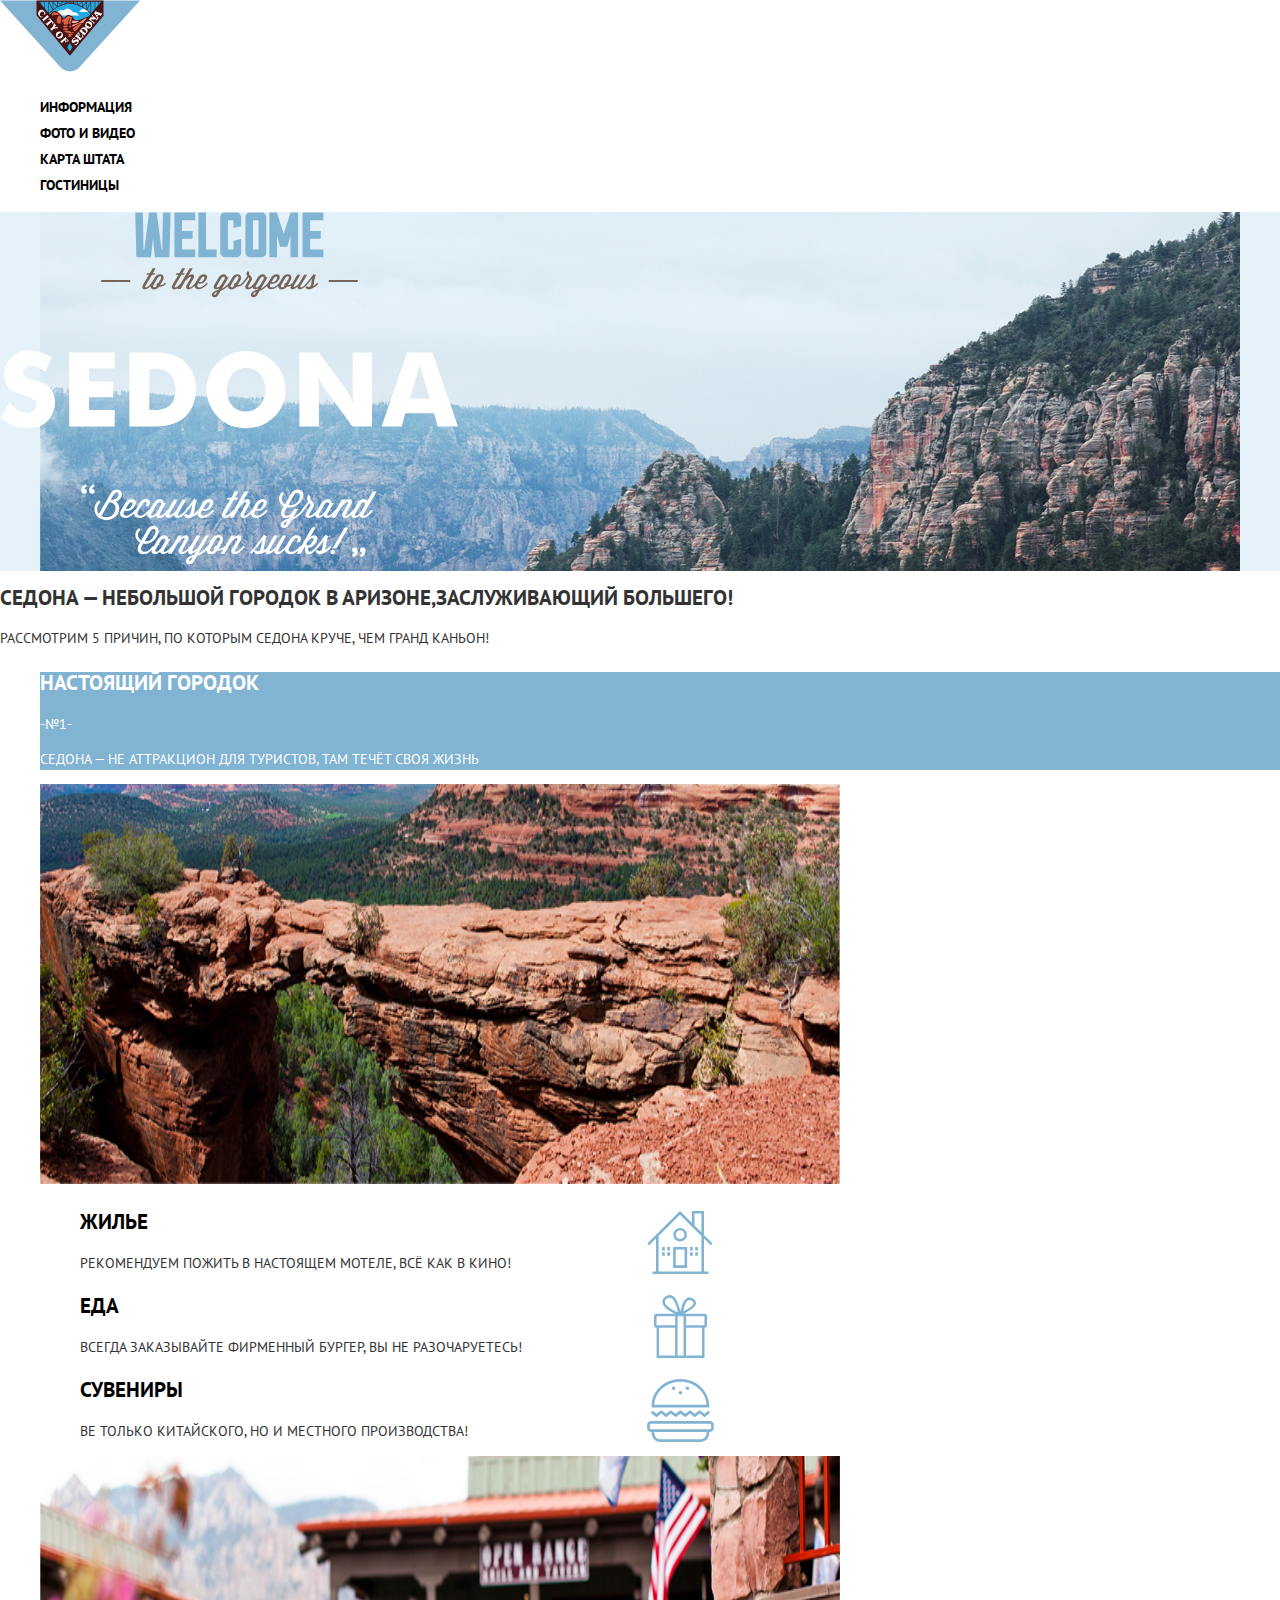
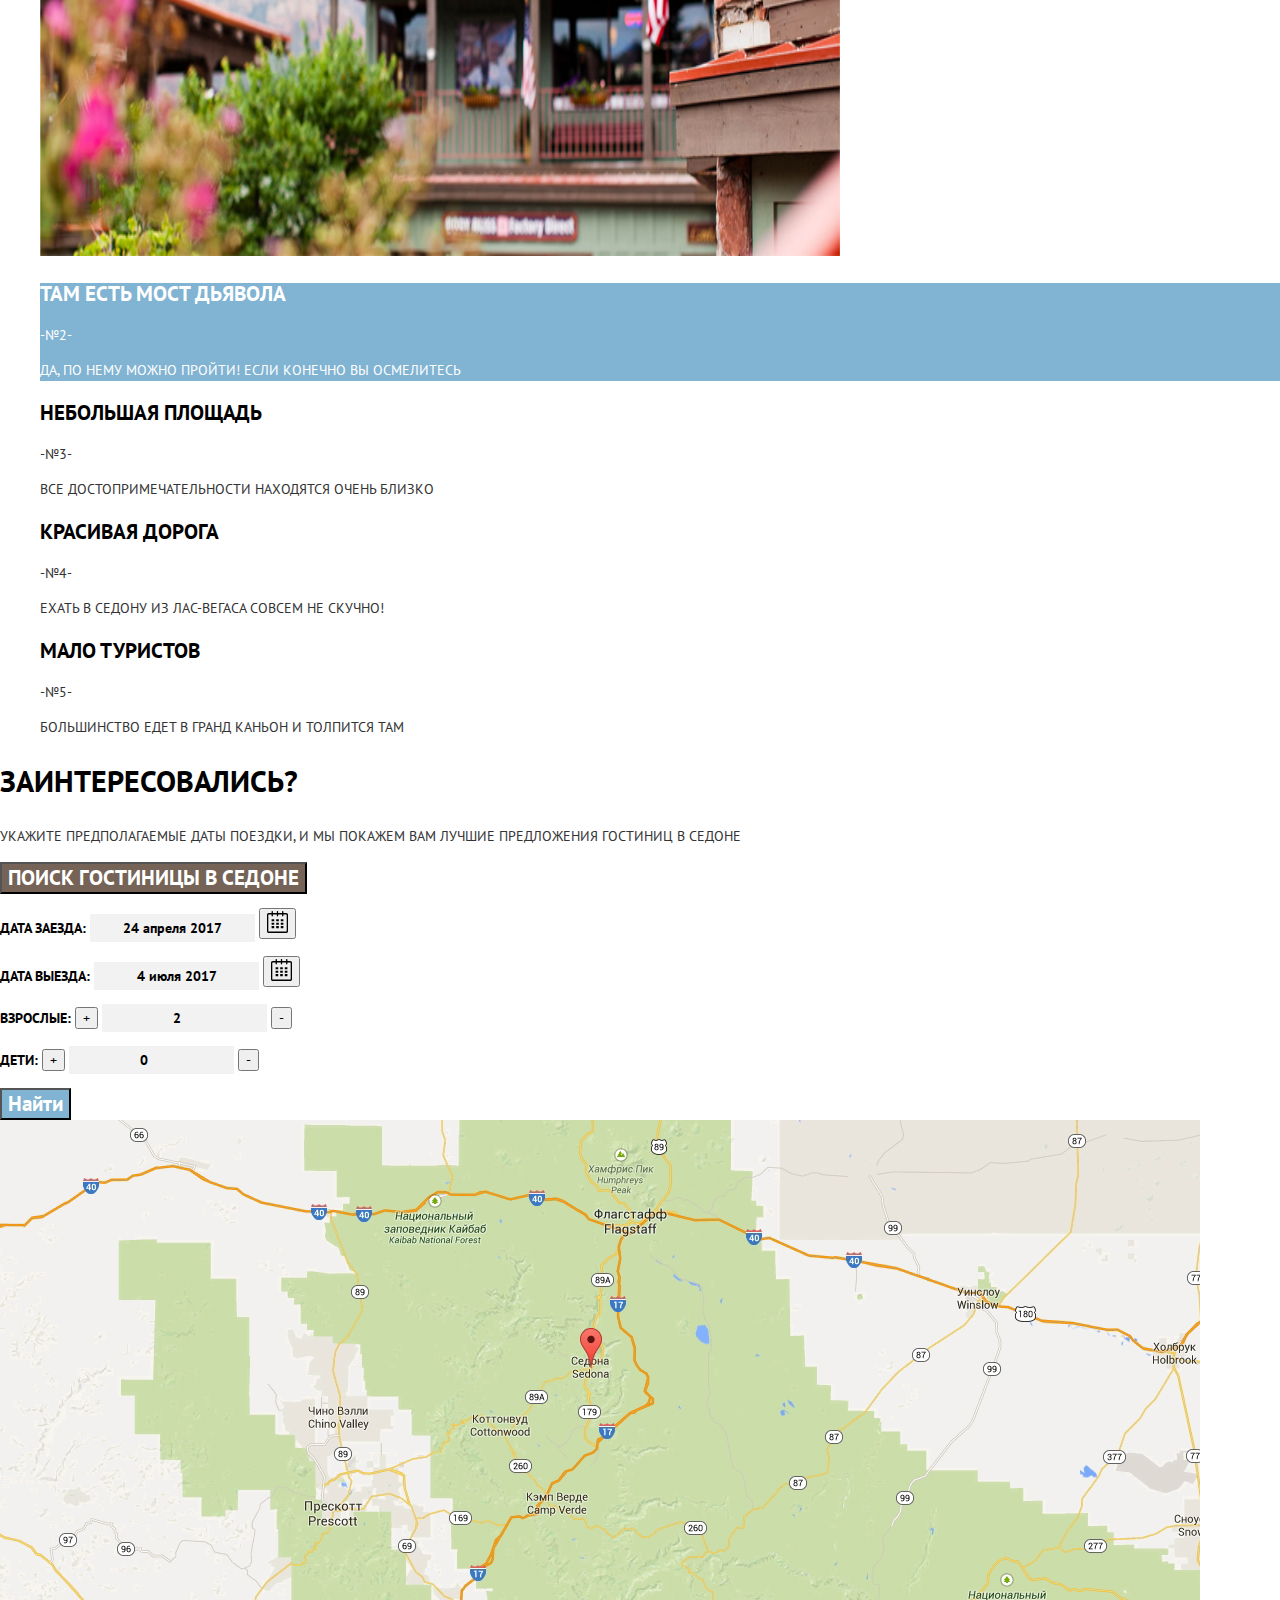
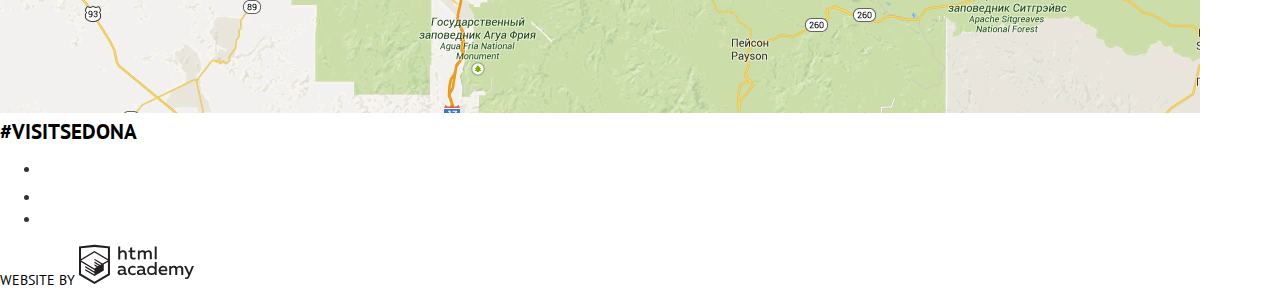
==== index.html @ 62a89d7a "CSS начало" ====
<!DOCTYPE html>
<html lang="ru">
   <head>
      <meta charset="utf-8">
      <title>HTML Academy: Седона</title>
      <link href="css/normalize.css" rel="stylesheet">
      <link href="https://fonts.googleapis.com/css?family=PT+Sans:400,700&amp;subset=cyrillic" rel="stylesheet">
      <link href="css/style.css" rel="stylesheet">
   </head>
   <body>
     <header>
       <nav class="main-navigation">
         <a href="index.html" class="">
         <img src="img/logo-sedona.svg" alt="Седона" width="140" height="72"></a>
         <ul class="user-navigation">
           <li><a href="#">Информация</a></li>
           <li><a href="#">Фото и видео</a></li>
           <li><a href="#">Карта штата</a></li>
           <li><a href="inner.html">Гостиницы</a></li>
        </ul>
      </nav>
    </header>
    <main>
    <section class="mount-img">
      <img src="img/intro-welcome.svg" alt="Описание" width="459" height="353">
      </section>
    <section class="description">
      <h1 class="main-description">Седона — небольшой городок в Аризоне,заслуживающий большего!</h1>
        <p class="reasons">Рассмотрим 5 причин, по которым Седона круче, чем гранд каньон!</p>
    </section>
    <section class="prons">
      <h2 class="visually-hidden">Преимущества</h2>
    <ul class="advantage-list">
      <li>
        <div class="blue">
        <h3 class="white-header">Настоящий городок</h3>
        <p class="white-reason"> -№1- </p>
        <p class="white-description">Седона — не аттракцион для туристов, там течёт своя жизнь</p>
      </div>
      <div class="first-mount">
        <img src="img/mount1-index.jpg" alt="город" width="800" height="400">
      </div>
    </li>
    <li>
        <ul class="sedona-prons">
          <li class="sedona-accommodation">
            <div class=""> </div>
            <p class="accommodation">Жилье</p>
            <p class="accommodation-description">рекомендуем пожить в настоящем мотеле, всё как в кино!</p>
          </li>
          <li class="sedona-food">
            <p class="food">Еда</p>
            <p class="food-description">Всегда заказывайте фирменный бургер, вы не разочаруетесь!</p>
          </li>
          <li class="sedona-souvenirs">
            <p class="souvenirs">Сувениры</p>
            <p class="souvenirs-description">Ве только китайского, но и местного производства!</p>
          </li>
        </ul>
      </li>
        <li>
      <div class="second-mount">
          <img src="img/mount2-index.jpg" alt="каньон" width="800" height="400">
      </div>
      <div class="blue">
        <h3 class="white-header">Там есть Мост дьявола</h3>
        <p class="white-reason"> -№2- </p>
        <p class="white-description">Да, по нему можно пройти! Если конечно вы осмелитесь</p>
      </div>
      </li>
      <li class="sights">
        <h3 class="sights-header">Небольшая площадь</h3>
        <p class="sights-reason"> -№3- </p>
        <p class="sights-description">Все достопримечательности находятся очень близко</p>
      </li>
      <li class="road">
        <h3 class="road-header">Красивая дорога</h3>
        <p class="road-reason"> -№4- </p>
        <p class="road-description">Ехать в Седону из Лас-Вегаса совсем не скучно!</p>
      </li>
      <li class="tourists">
        <h3 class="tourists-header">Мало туристов</h3>
        <p class="tourists-reason"> -№5- </p>
        <p class="tourists-description">Большинство едет в гранд каньон и толпится там</p>
      </li>
    </ul>
  </section>

  <section class="hotel-list">
      <h2 class="interest">Заинтересовались?</h2>
      <p class="dates">Укажите предполагаемые даты поездки,
      и мы покажем вам лучшие предложения гостиниц в седоне</p>
      <button class="search"> Поиск гостиницы в седоне </button>
   <form class="choice">
   <p class="form-full">
   <label class="form-label" for="arrival-date">Дата заезда: </label>
   <input class="form-input" type="text" name="arrival" id="arrival-date" placeholder="24 апреля 2017">
   <button class="" type="button">   <svg xmlns="http://www.w3.org/2000/svg" width="21" height="22" viewBox="0 0 21 22"><path d="M19.251 2.025h-2.845V.648c0-.381-.294-.689-.656-.689-.363 0-.656.308-.656.689v1.377h-3.938V.648c0-.381-.294-.689-.655-.689-.363 0-.657.308-.657.689v1.377H5.906V.648c0-.381-.294-.689-.656-.689-.363 0-.657.308-.657.689v1.377H1.75C.784 2.025 0 2.847 0 3.862v16.302C0 21.179.784 22 1.75 22h17.501c.966 0 1.749-.821 1.749-1.836V3.862c0-1.015-.783-1.837-1.749-1.837zm.437 18.139a.448.448 0 0 1-.437.459H1.75a.45.45 0 0 1-.438-.459V3.862a.45.45 0 0 1 .438-.459h2.844v1.378c0 .381.294.689.657.689.362 0 .656-.308.656-.689V3.403h3.938v1.378c0 .381.294.689.657.689.361 0 .655-.308.655-.689V3.403h3.938v1.378c0 .381.293.689.656.689.362 0 .656-.308.656-.689V3.403h2.845c.241 0 .437.206.437.459v16.302z"/><path d="M4.594 8.225h2.625v2.066H4.594zM4.594 11.668h2.625v2.067H4.594zM4.594 15.112h2.625v2.066H4.594zM9.188 15.112h2.625v2.066H9.188zM9.188 11.668h2.625v2.067H9.188zM9.188 8.225h2.625v2.066H9.188zM13.781 15.112h2.625v2.066h-2.625zM13.781 11.668h2.625v2.067h-2.625zM13.781 8.225h2.625v2.066h-2.625z"/> </svg>
     <span class="visually-hidden"> календарь</span> </button>
 </p>
 <p class="form-full">
   <label class="form-label" for="departure-date">Дата выезда: </label>
   <input class="form-input" type="text" name="departure" id="departure-date" placeholder="4 июля 2017">

   <button class="" type="button"> <svg xmlns="http://www.w3.org/2000/svg" width="21" height="22" viewBox="0 0 21 22"><path d="M19.251 2.025h-2.845V.648c0-.381-.294-.689-.656-.689-.363 0-.656.308-.656.689v1.377h-3.938V.648c0-.381-.294-.689-.655-.689-.363 0-.657.308-.657.689v1.377H5.906V.648c0-.381-.294-.689-.656-.689-.363 0-.657.308-.657.689v1.377H1.75C.784 2.025 0 2.847 0 3.862v16.302C0 21.179.784 22 1.75 22h17.501c.966 0 1.749-.821 1.749-1.836V3.862c0-1.015-.783-1.837-1.749-1.837zm.437 18.139a.448.448 0 0 1-.437.459H1.75a.45.45 0 0 1-.438-.459V3.862a.45.45 0 0 1 .438-.459h2.844v1.378c0 .381.294.689.657.689.362 0 .656-.308.656-.689V3.403h3.938v1.378c0 .381.294.689.657.689.361 0 .655-.308.655-.689V3.403h3.938v1.378c0 .381.293.689.656.689.362 0 .656-.308.656-.689V3.403h2.845c.241 0 .437.206.437.459v16.302z"/><path d="M4.594 8.225h2.625v2.066H4.594zM4.594 11.668h2.625v2.067H4.594zM4.594 15.112h2.625v2.066H4.594zM9.188 15.112h2.625v2.066H9.188zM9.188 11.668h2.625v2.067H9.188zM9.188 8.225h2.625v2.066H9.188zM13.781 15.112h2.625v2.066h-2.625zM13.781 11.668h2.625v2.067h-2.625zM13.781 8.225h2.625v2.066h-2.625z"/> </svg>
     <span class="visually-hidden"> календарь</span> </button>
 </p>
 <p class="form-part">
   <label class="form-label" for="adult-number">Взрослые: </label>
<button class="" type="button"> + </button>
<input class="form-input" type="number" placeholder="2">
<button class="" type="button"> - </button>
 </p>
 <p class="form-part">
   <label class="form-label" for="kids-number">Дети: </label>
<button class="" type="button"> + </button>
<input class="form-input" type="number" placeholder="0">
<button class="" type="button"> - </button>
</p>
<button class="search-btn" type="submit" value="Найти"> Найти </button>
</form>
</section>
    <section>
      <img src="img/map.jpg" alt="карта" width="1200" height="593">
    </section>
</main>
<footer>
  <section>
    <div class="">
      <a class="visitsedona" href="#">#visitsedona
        <span class="visually-hidden">instagram</span>
      </a>
    </div>
    <div class="">
      <ul>
        <li>
          <a href="#">
            <span class="visually-hidden">twitter</span>

            <svg xmlns="http://www.w3.org/2000/svg" xmlns:xlink="http://www.w3.org/1999/xlink" width="17" height="15" viewBox="0 0 17 15">
              <path fill="#FFF" d="M10.95.144c1.685-.496 2.984.27 3.577 1.179.673-.231 1.331-.481 2.011-.708a2.345 2.345 0 0 1-.857 1.768c.685.17 1.304-.491 1.304-.491-.169 1-1.006 1.788-1.563 2.024-.231 6.75-3.175 11.217-10.077 11.082h-.446c-.41 0-4.164-.46-4.898-1.887 2.271.196 3.893-.422 4.693-1.177-.96-.3-2.679-.477-2.979-2.95.349.106.564.228 1.19.119C1.705 8.247.374 7.53.448 5.33c.285.328 1.067.536 1.34.472C1.085 5.561-.182 2.442.894.85c1.818 1.854 3.735 3.606 7.152 3.773C8.254 2.33 9.183.793 10.95.144z" /></svg>

          </a>
        </li>
        <li>
          <a href="#">
            <span class="visually-hidden">Facebook</span>
            <svg xmlns="http://www.w3.org/2000/svg" width="12" height="22" viewBox="0 0 12 22">
              <path fill="#FFF" d="M12 4V0H8a4 4 0 0 0-4 4v4H0v4h4v10h4V12h4V8H8V4h4z" /></svg>
          </a>
        </li>
        <li>
          <a href="#">
            <span class="visually-hidden">YouTube</span>
            <svg xmlns="http://www.w3.org/2000/svg" xmlns:xlink="http://www.w3.org/1999/xlink" width="20" height="16" viewBox="0 0 20 16">
              <path fill="#FFF" d="M17 0H3C1.35 0 0 1.35 0 3v10c0 1.65 1.35 3 3 3h14c1.65 0 3-1.35 3-3V3c0-1.65-1.35-3-3-3zM6.027 11.998V4.002L15.014 8l-8.987 3.998z" /></svg>

          </a>
        </li>
      </ul>
    </div>
    <div class="">
      <p class="Website">Website by
        <a href="https://htmlacademy.ru/intensive/htmlcss">
          <img src="img/logo-htmlacademy.svg" alt="htmlAcademy" width="115" height="41">
        </a>
      </p>

    </div>
  </section>
</footer>
</body>
</html>
---- css/style.css ----
.visually-hidden {
  position: absolute;
  width: 1px;
  height: 1px;
  margin: -1px;
  border: 0;
  padding: 0;
  clip: rect(0 0 0 0);
  overflow: hidden;
}
body {
  font-family: "PT Sans",Arial,sans-serif;
  font-size: 14px;
  line-height: 21px;
  font-weight: 400;
  color: #333333;
  text-transform: uppercase;
}
a {
  text-decoration: none;
}
.main-navigation {
  font-size: 14px;
  line-height:26px;
  font-weight: 600;
  color:#000000;
  text-transform: uppercase;ß
}
.user-navigation {
  list-style: none;
}
.user-navigation a {
  color:#000000;
}
.user-navigation a:hover {
  color:#81b3d2;
}
.user-navigation a:active,
.user-navigation a:focus {
  color:#000000;
  opacity: 0.3;
}
.mount-img {
  background-color: #e5f2fa;
  background-image: url("../img/background-main.png");
  background-position: top center;
  background-repeat: no-repeat;
}
.main-description {
  font-size: 21px ;
  line-height: 26px ;
  font-weight: 600 ;
}
.reasons{
  font-size: 14px ;
  line-height: 26px ;
  font-weight: 400 ;
  color: #333333;
}
.advantage-list{
  list-style: none;
}
.blue {
  background-color: #81b3d2;
}
.white-header{
  font-size: 21px;
  line-height: 21px;
  font-weight: 600;
  color: #ffffff;
}
.white-reason{
  font-size: 14px;
  line-height: 21px;
  font-weight: 400;
  color: #ffffff;
}
.white-description{
  font-size: 14px;
  line-height: 21px;
  font-weight: 400;
  color: #ffffff;
}
.sedona-prons{
  list-style: none;
}
.sedona-accommodation{
  background-image: url("../img/icon-1.svg");
  background-repeat: no-repeat;
  background-position: top center;
  background-size: contain;
}
.accommodation{
  font-size: 21px;
  line-height: 21px;
  font-weight: 600;
  color: #000000;
}
.accommodation-description{
  font-size: 14px;
  line-height: 21px;
  font-weight: 400;
  color: #333333;
  text-transform: uppercase;
}
.sedona-food{
  background-image: url("../img/icon-2.svg");
  background-repeat: no-repeat;
  background-position: top center;
  background-size: contain;
}
.food{
  font-size: 21px;
  line-height: 21px;
  font-weight: 600;
  color: #000000;
}
.food-description{
  font-size: 14px;
  line-height: 21px;
  font-weight: 400;
  color: #333333;
  text-transform: uppercase;
}
.sedona-souvenirs{
  background-image: url("../img/icon-3.svg");
  background-repeat: no-repeat;
  background-position: top center;
  background-size: contain;
}
.souvenirs{
  font-size: 21px;
  line-height: 21px;
  font-weight: 600;
  color: #000000;
}
.souvenirs-description{
  font-size: 14px;
  line-height: 21px;
  font-weight: 400;
  color: #333333;
  text-transform: uppercase;
}
.sights-header{
  font-size: 21px;
  line-height: 21px;
  font-weight: 600;
  color: #000000;
  text-transform: uppercase;
}
.sights-reason{
  font-size: 14px;
  line-height: 21px;
  font-weight: 400;
  color: #333333;
  text-transform: uppercase;
}
.sights-description{
  font-size: 14px;
  line-height: 21px;
  font-weight: 400;
  color: #333333;
  text-transform: uppercase;
}
.road-header{
  font-size: 21px;
  line-height: 21px;
  font-weight: 600;
  color: #000000;
  text-transform: uppercase;
}
.road-reason{
  font-size: 14px;
  line-height: 21px;
  font-weight: 400;
  color: #333333;
  text-transform: uppercase;
}
.road-description{
  font-size: 14px;
  line-height: 21px;
  font-weight: 400;
  color: #333333;
  text-transform: uppercase;
}
.tourists-header{
  font-size: 21px;
  line-height: 21px;
  font-weight: 600;
  color: #000000;
}
.tourists-reason{
  font-size: 14px;
  line-height: 21px;
  font-weight: 400;
  color: #333333;
  text-transform: uppercase;
}
.tourists-description{
  font-size: 14px;
  line-height: 21px;
  font-weight: 400;
  color: #333333;
  text-transform: uppercase;
}
.interest{
  font-size: 30px;
  line-height: 36px;
  font-weight: 600;
  color: #000000;
  text-transform: uppercase;
}
.dates{
  font-size: 14px;
  line-height: 24px;
  font-weight: 400;
  color: #333333;
  text-transform: uppercase;
}
.search {
  font-size: 21px;
  line-height: 26px;
  font-weight: 600;
  color: #ffffff;
  text-transform: uppercase;
  background-color: #766357;
  display: block;
  cursor: pointer;
}
.form-label{
  font-size: 14px;
  line-height: 26px;
  font-weight: 600;
  color: #000000;
  text-transform: uppercase;
}
.form-input {
font-family: PT Sans, Arial, sans-serif;
font-size: 14px;
line-height: 26px;
text-align: center;
color: #000000;
border: none;
background: #f2f2f2;
}
.choice input::placeholder {
  font-family: PT Sans, Arial, sans-serif;
  font-size: 14px;
  line-height: 26px;
  text-align: center;
  color: #000000;
  font-weight: 600;
}
.search-btn {
  background-color: #81b3d2;
  font-family: PT Sans, Arial, sans-serif;
  font-size: 21px;
  line-height: 26px;
  text-align: center;
  color: #ffffff;
  font-weight: 600;
  display: block;
  cursor: pointer;
}
.visitsedona {
  font-size: 21px;
  line-height: 26px;
  color: #000000;
  font-weight: 600;
}
.Website {
  font-size: 14px;
  line-height: 26px;
  color: #000000;
  font-weight: 400;
}
.search :hover {
  background-color:#604e43;
}
.search :active,
.search :focus {
  background-color:#503e33;

}
.background {
  background-image: url("../img/mount-background.png");
  background-color: #81b3d2;
}
.facilities{
  border: none;
}
.housing {
  border: none;
}
.roller {
  border: none;
}
.Infrastructure {
  font-size: 16px;
  line-height: 21px;
  color: #ffffff;
  font-weight: 600;
}
.housing-type {
  font-size: 16px;
  line-height: 21px;
  color: #ffffff;
  font-weight: 600;
}
.inner-label {
  font-size: 14px;
  line-height: 21px;
  color: #ffffff;
  font-weight: 400;
}
.facilities-list{
  list-style: none;
}
.housing-list {
  list-style: none;
}
.daily-price {
  font-size: 16px;
  line-height: 21px;
  color: #ffffff;
  font-weight: 600;
}
.found {
  font-size: 21px;
  line-height: 26px;
  color: #000000;
  font-weight: 600;
}
.sort-title{
  font-size: 12px;
  line-height: 18px;
  color: #000000;
  font-weight: 400;
}
.filter-link {
  font-size: 12px;
  line-height: 18px;
  color: #000000;
  font-weight: 400;
  opacity: 0.3;
}
.filter-active {
  color: #81b3d2;
  font-size: 12px;
  line-height: 18px;
  font-weight: 400;
}
.hotel-header {
  font-size: 21px;
  line-height: 26px;
  color: #000000;
  font-weight: 600;
}
.price-heade {
  font-size: 14px;
  line-height: 21px;
  color: #333333;
  font-weight: 400;
}
.detail-btn {
  font-size: 14px;
  line-height: 21px;
  color: #ffffff;
  font-weight: 400;
  background-color: #81b3d2;
}
.book-btn {
  font-size: 14px;
  line-height: 21px;
  color: #ffffff;
  font-weight: 400;
  background-color: #766357;
}
.filter-up-down {
  list-style: none;
}
.filter {
  list-style: none;
}
.rating {
  font-size: 14px;
  line-height: 21px;
  color: #666666;
  font-weight: 400;
  background-color: #f2f2f2;
}
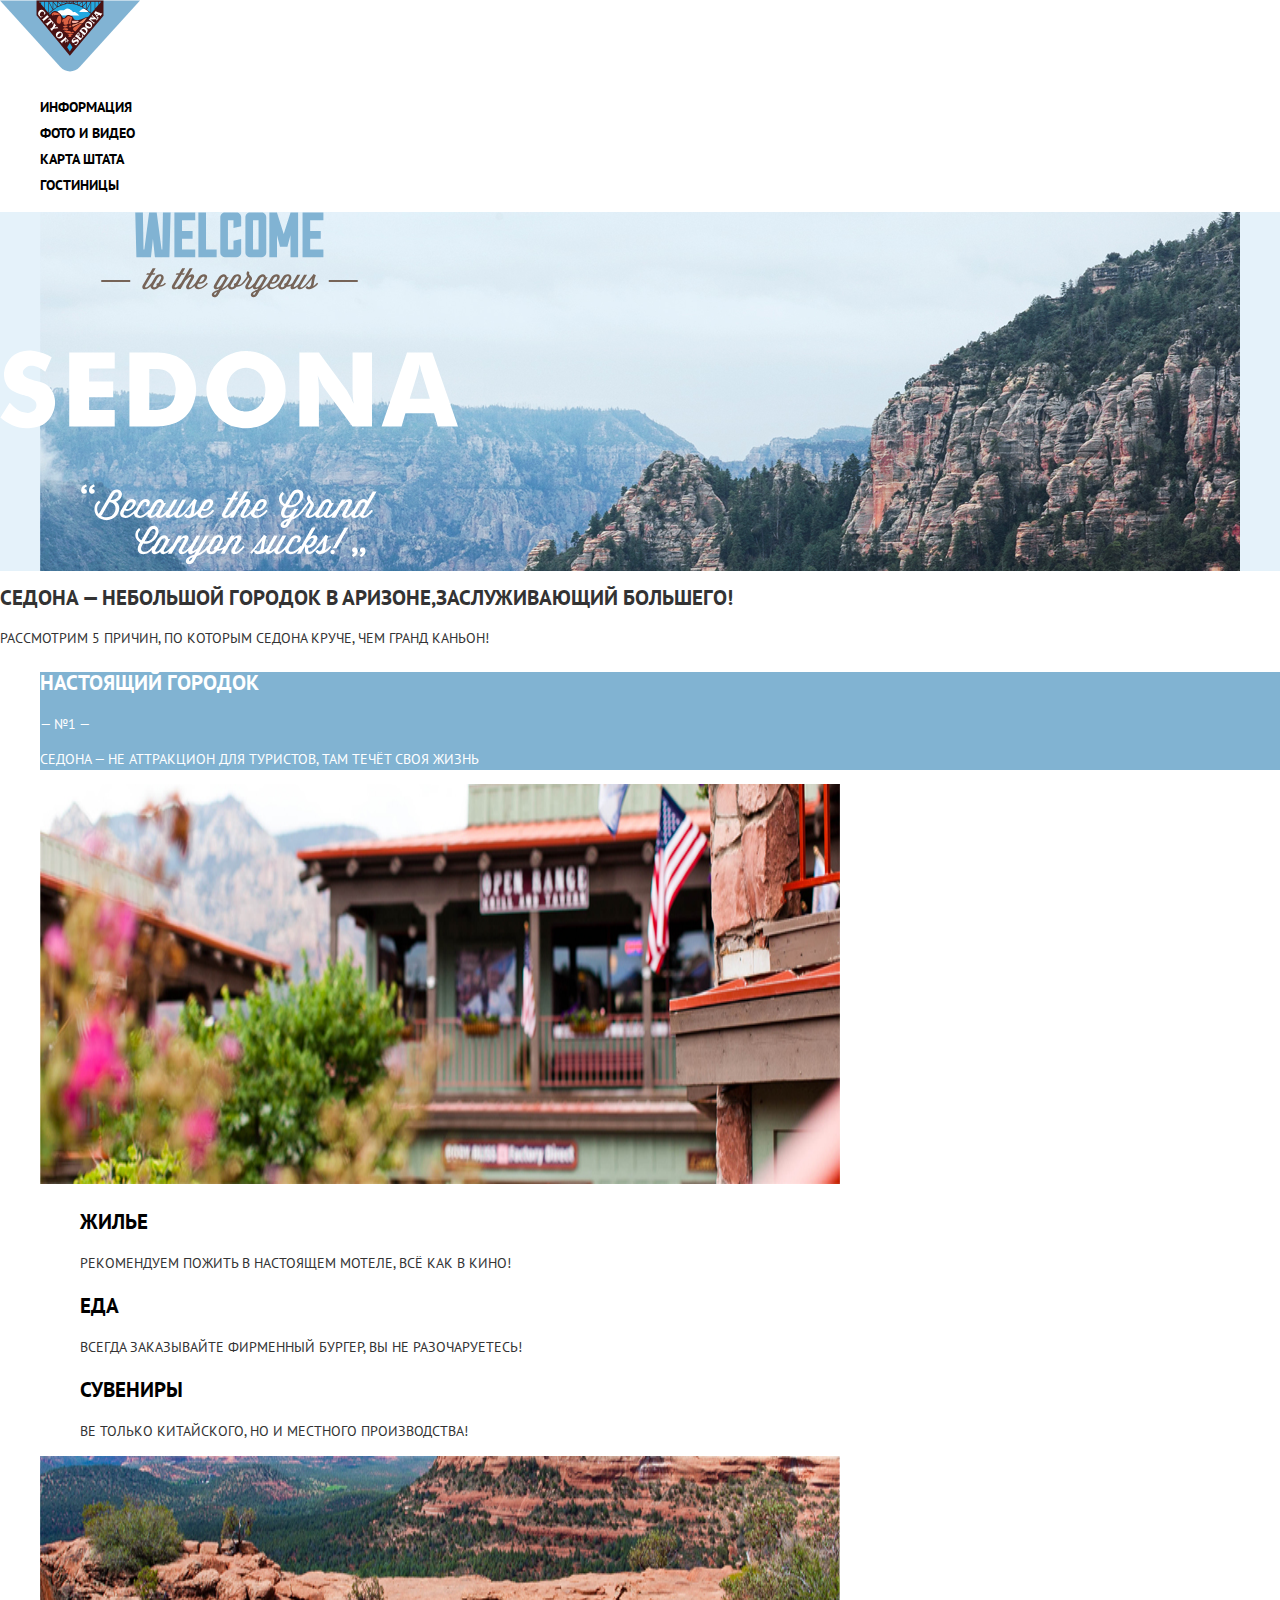
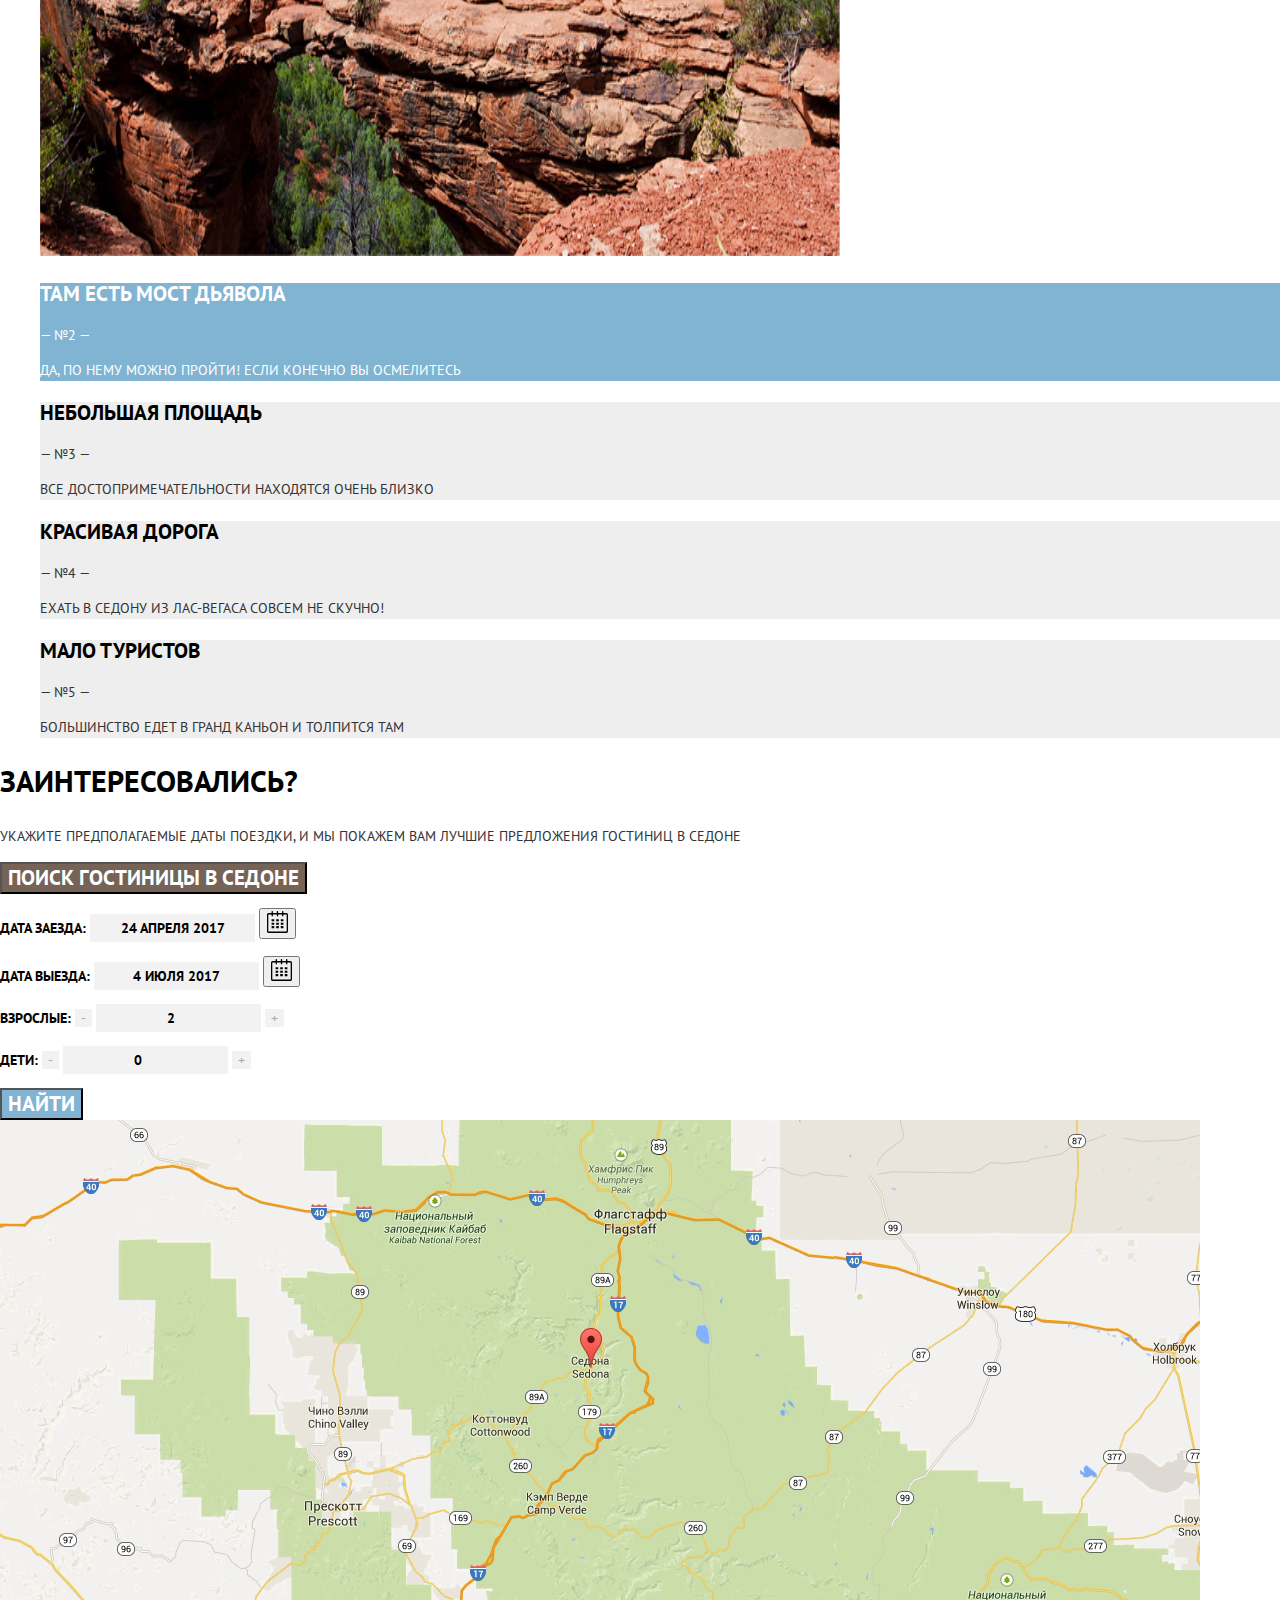
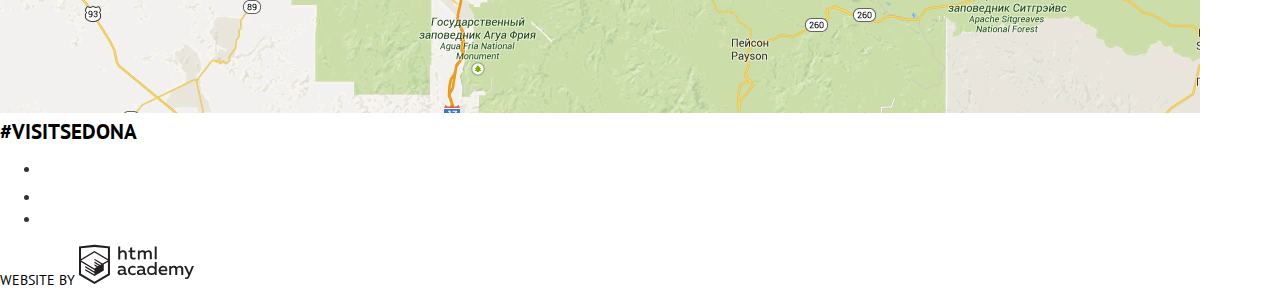
==== commit 5fd78063: "исправления сss" ====
--- a/index.html
+++ b/index.html
@@ -10,7 +10,7 @@
    <body>
      <header>
        <nav class="main-navigation">
-         <a href="index.html" class="">
+         <a href="#" class="">
          <img src="img/logo-sedona.svg" alt="Седона" width="140" height="72"></a>
          <ul class="user-navigation">
            <li><a href="#">Информация</a></li>
@@ -34,17 +34,16 @@
       <li>
         <div class="blue">
         <h3 class="white-header">Настоящий городок</h3>
-        <p class="white-reason"> -№1- </p>
+        <p class="white-reason"> — №1 — </p>
         <p class="white-description">Седона — не аттракцион для туристов, там течёт своя жизнь</p>
       </div>
       <div class="first-mount">
-        <img src="img/mount1-index.jpg" alt="город" width="800" height="400">
+        <img src="img/mount2-index.jpg" alt="город" width="800" height="400">
       </div>
     </li>
     <li>
         <ul class="sedona-prons">
           <li class="sedona-accommodation">
-            <div class=""> </div>
             <p class="accommodation">Жилье</p>
             <p class="accommodation-description">рекомендуем пожить в настоящем мотеле, всё как в кино!</p>
           </li>
@@ -60,28 +59,34 @@
       </li>
         <li>
       <div class="second-mount">
-          <img src="img/mount2-index.jpg" alt="каньон" width="800" height="400">
+          <img src="img/mount1-index.jpg" alt="каньон" width="800" height="400">
       </div>
       <div class="blue">
         <h3 class="white-header">Там есть Мост дьявола</h3>
-        <p class="white-reason"> -№2- </p>
+        <p class="white-reason"> — №2 —  </p>
         <p class="white-description">Да, по нему можно пройти! Если конечно вы осмелитесь</p>
       </div>
       </li>
       <li class="sights">
+        <div class="grey">
         <h3 class="sights-header">Небольшая площадь</h3>
-        <p class="sights-reason"> -№3- </p>
+        <p class="sights-reason"> — №3 —  </p>
         <p class="sights-description">Все достопримечательности находятся очень близко</p>
+        </div>
       </li>
       <li class="road">
+        <div class="grey">
         <h3 class="road-header">Красивая дорога</h3>
-        <p class="road-reason"> -№4- </p>
+        <p class="road-reason"> — №4 — </p>
         <p class="road-description">Ехать в Седону из Лас-Вегаса совсем не скучно!</p>
+        </div>
       </li>
       <li class="tourists">
+        <div class="grey">
         <h3 class="tourists-header">Мало туристов</h3>
-        <p class="tourists-reason"> -№5- </p>
+        <p class="tourists-reason"> — №5 —  </p>
         <p class="tourists-description">Большинство едет в гранд каньон и толпится там</p>
+        </div>
       </li>
     </ul>
   </section>
@@ -94,28 +99,35 @@
    <form class="choice">
    <p class="form-full">
    <label class="form-label" for="arrival-date">Дата заезда: </label>
+   <span class="position-arrival">
    <input class="form-input" type="text" name="arrival" id="arrival-date" placeholder="24 апреля 2017">
-   <button class="" type="button">   <svg xmlns="http://www.w3.org/2000/svg" width="21" height="22" viewBox="0 0 21 22"><path d="M19.251 2.025h-2.845V.648c0-.381-.294-.689-.656-.689-.363 0-.656.308-.656.689v1.377h-3.938V.648c0-.381-.294-.689-.655-.689-.363 0-.657.308-.657.689v1.377H5.906V.648c0-.381-.294-.689-.656-.689-.363 0-.657.308-.657.689v1.377H1.75C.784 2.025 0 2.847 0 3.862v16.302C0 21.179.784 22 1.75 22h17.501c.966 0 1.749-.821 1.749-1.836V3.862c0-1.015-.783-1.837-1.749-1.837zm.437 18.139a.448.448 0 0 1-.437.459H1.75a.45.45 0 0 1-.438-.459V3.862a.45.45 0 0 1 .438-.459h2.844v1.378c0 .381.294.689.657.689.362 0 .656-.308.656-.689V3.403h3.938v1.378c0 .381.294.689.657.689.361 0 .655-.308.655-.689V3.403h3.938v1.378c0 .381.293.689.656.689.362 0 .656-.308.656-.689V3.403h2.845c.241 0 .437.206.437.459v16.302z"/><path d="M4.594 8.225h2.625v2.066H4.594zM4.594 11.668h2.625v2.067H4.594zM4.594 15.112h2.625v2.066H4.594zM9.188 15.112h2.625v2.066H9.188zM9.188 11.668h2.625v2.067H9.188zM9.188 8.225h2.625v2.066H9.188zM13.781 15.112h2.625v2.066h-2.625zM13.781 11.668h2.625v2.067h-2.625zM13.781 8.225h2.625v2.066h-2.625z"/> </svg>
+   <button class="" type="button">   <svg class="calendar" xmlns="http://www.w3.org/2000/svg" width="21" height="22" viewBox="0 0 21 22"><path d="M19.251 2.025h-2.845V.648c0-.381-.294-.689-.656-.689-.363 0-.656.308-.656.689v1.377h-3.938V.648c0-.381-.294-.689-.655-.689-.363 0-.657.308-.657.689v1.377H5.906V.648c0-.381-.294-.689-.656-.689-.363 0-.657.308-.657.689v1.377H1.75C.784 2.025 0 2.847 0 3.862v16.302C0 21.179.784 22 1.75 22h17.501c.966 0 1.749-.821 1.749-1.836V3.862c0-1.015-.783-1.837-1.749-1.837zm.437 18.139a.448.448 0 0 1-.437.459H1.75a.45.45 0 0 1-.438-.459V3.862a.45.45 0 0 1 .438-.459h2.844v1.378c0 .381.294.689.657.689.362 0 .656-.308.656-.689V3.403h3.938v1.378c0 .381.294.689.657.689.361 0 .655-.308.655-.689V3.403h3.938v1.378c0 .381.293.689.656.689.362 0 .656-.308.656-.689V3.403h2.845c.241 0 .437.206.437.459v16.302z"/><path d="M4.594 8.225h2.625v2.066H4.594zM4.594 11.668h2.625v2.067H4.594zM4.594 15.112h2.625v2.066H4.594zM9.188 15.112h2.625v2.066H9.188zM9.188 11.668h2.625v2.067H9.188zM9.188 8.225h2.625v2.066H9.188zM13.781 15.112h2.625v2.066h-2.625zM13.781 11.668h2.625v2.067h-2.625zM13.781 8.225h2.625v2.066h-2.625z"/> </svg>
      <span class="visually-hidden"> календарь</span> </button>
+   </span>
  </p>
  <p class="form-full">
    <label class="form-label" for="departure-date">Дата выезда: </label>
+   <span class="position-departure">
    <input class="form-input" type="text" name="departure" id="departure-date" placeholder="4 июля 2017">
-
-   <button class="" type="button"> <svg xmlns="http://www.w3.org/2000/svg" width="21" height="22" viewBox="0 0 21 22"><path d="M19.251 2.025h-2.845V.648c0-.381-.294-.689-.656-.689-.363 0-.656.308-.656.689v1.377h-3.938V.648c0-.381-.294-.689-.655-.689-.363 0-.657.308-.657.689v1.377H5.906V.648c0-.381-.294-.689-.656-.689-.363 0-.657.308-.657.689v1.377H1.75C.784 2.025 0 2.847 0 3.862v16.302C0 21.179.784 22 1.75 22h17.501c.966 0 1.749-.821 1.749-1.836V3.862c0-1.015-.783-1.837-1.749-1.837zm.437 18.139a.448.448 0 0 1-.437.459H1.75a.45.45 0 0 1-.438-.459V3.862a.45.45 0 0 1 .438-.459h2.844v1.378c0 .381.294.689.657.689.362 0 .656-.308.656-.689V3.403h3.938v1.378c0 .381.294.689.657.689.361 0 .655-.308.655-.689V3.403h3.938v1.378c0 .381.293.689.656.689.362 0 .656-.308.656-.689V3.403h2.845c.241 0 .437.206.437.459v16.302z"/><path d="M4.594 8.225h2.625v2.066H4.594zM4.594 11.668h2.625v2.067H4.594zM4.594 15.112h2.625v2.066H4.594zM9.188 15.112h2.625v2.066H9.188zM9.188 11.668h2.625v2.067H9.188zM9.188 8.225h2.625v2.066H9.188zM13.781 15.112h2.625v2.066h-2.625zM13.781 11.668h2.625v2.067h-2.625zM13.781 8.225h2.625v2.066h-2.625z"/> </svg>
+   <button class="" type="button"> <svg class="calendar" xmlns="http://www.w3.org/2000/svg" width="21" height="22" viewBox="0 0 21 22"><path d="M19.251 2.025h-2.845V.648c0-.381-.294-.689-.656-.689-.363 0-.656.308-.656.689v1.377h-3.938V.648c0-.381-.294-.689-.655-.689-.363 0-.657.308-.657.689v1.377H5.906V.648c0-.381-.294-.689-.656-.689-.363 0-.657.308-.657.689v1.377H1.75C.784 2.025 0 2.847 0 3.862v16.302C0 21.179.784 22 1.75 22h17.501c.966 0 1.749-.821 1.749-1.836V3.862c0-1.015-.783-1.837-1.749-1.837zm.437 18.139a.448.448 0 0 1-.437.459H1.75a.45.45 0 0 1-.438-.459V3.862a.45.45 0 0 1 .438-.459h2.844v1.378c0 .381.294.689.657.689.362 0 .656-.308.656-.689V3.403h3.938v1.378c0 .381.294.689.657.689.361 0 .655-.308.655-.689V3.403h3.938v1.378c0 .381.293.689.656.689.362 0 .656-.308.656-.689V3.403h2.845c.241 0 .437.206.437.459v16.302z"/><path d="M4.594 8.225h2.625v2.066H4.594zM4.594 11.668h2.625v2.067H4.594zM4.594 15.112h2.625v2.066H4.594zM9.188 15.112h2.625v2.066H9.188zM9.188 11.668h2.625v2.067H9.188zM9.188 8.225h2.625v2.066H9.188zM13.781 15.112h2.625v2.066h-2.625zM13.781 11.668h2.625v2.067h-2.625zM13.781 8.225h2.625v2.066h-2.625z"/> </svg>
      <span class="visually-hidden"> календарь</span> </button>
+    </span>
  </p>
  <p class="form-part">
    <label class="form-label" for="adult-number">Взрослые: </label>
-<button class="" type="button"> + </button>
-<input class="form-input" type="number" placeholder="2">
-<button class="" type="button"> - </button>
+<span class="position-adults">
+<button class="index-btn" type="button"> - </button>
+<input class="form-input" type="number" id="adult-number" placeholder="2">
+<button class="index-btn" type="button"> + </button>
+</span>
  </p>
  <p class="form-part">
    <label class="form-label" for="kids-number">Дети: </label>
-<button class="" type="button"> + </button>
-<input class="form-input" type="number" placeholder="0">
-<button class="" type="button"> - </button>
+   <span class="position-kids">
+<button class="index-btn" type="button"> - </button>
+<input class="form-input" type="number" id="kids-number"  placeholder="0">
+<button class="index-btn" type="button"> + </button>
+</span>
 </p>
 <button class="search-btn" type="submit" value="Найти"> Найти </button>
 </form>
@@ -162,7 +174,7 @@
     <div class="">
       <p class="Website">Website by
         <a href="https://htmlacademy.ru/intensive/htmlcss">
-          <img src="img/logo-htmlacademy.svg" alt="htmlAcademy" width="115" height="41">
+          <img class="html" src="img/logo-htmlacademy.svg" alt="htmlAcademy" width="115" height="41">
         </a>
       </p>
 
--- a/css/style.css
+++ b/css/style.css
@@ -84,12 +84,7 @@
 .sedona-prons{
   list-style: none;
 }
-.sedona-accommodation{
-  background-image: url("../img/icon-1.svg");
-  background-repeat: no-repeat;
-  background-position: top center;
-  background-size: contain;
-}
+
 .accommodation{
   font-size: 21px;
   line-height: 21px;
@@ -103,12 +98,7 @@
   color: #333333;
   text-transform: uppercase;
 }
-.sedona-food{
-  background-image: url("../img/icon-2.svg");
-  background-repeat: no-repeat;
-  background-position: top center;
-  background-size: contain;
-}
+
 .food{
   font-size: 21px;
   line-height: 21px;
@@ -122,12 +112,7 @@
   color: #333333;
   text-transform: uppercase;
 }
-.sedona-souvenirs{
-  background-image: url("../img/icon-3.svg");
-  background-repeat: no-repeat;
-  background-position: top center;
-  background-size: contain;
-}
+
 .souvenirs{
   font-size: 21px;
   line-height: 21px;
@@ -243,13 +228,14 @@
 border: none;
 background: #f2f2f2;
 }
-.choice input::placeholder {
+.form-input::placeholder {
   font-family: PT Sans, Arial, sans-serif;
   font-size: 14px;
   line-height: 26px;
   text-align: center;
   color: #000000;
   font-weight: 600;
+  text-transform: uppercase;
 }
 .search-btn {
   background-color: #81b3d2;
@@ -261,6 +247,7 @@
   font-weight: 600;
   display: block;
   cursor: pointer;
+  text-transform: uppercase;
 }
 .visitsedona {
   font-size: 21px;
@@ -274,13 +261,13 @@
   color: #000000;
   font-weight: 400;
 }
-.search :hover {
+.search:hover {
   background-color:#604e43;
 }
-.search :active,
-.search :focus {
+.search:active,
+.search:focus {
   background-color:#503e33;
-
+color: #857871;
 }
 .background {
   background-image: url("../img/mount-background.png");
@@ -343,12 +330,24 @@
   color: #000000;
   font-weight: 400;
   opacity: 0.3;
+  border-bottom: 1px dotted #81b3d2;
+}
+.filter-link:hover{
+  color: #81b3d2;
+  border-bottom: 1px dotted #81b3d2;
+}
+.filter-link:active,
+.filter-link:focus{
+color: #000000;
+border: none;
+opacity: 1;
 }
 .filter-active {
   color: #81b3d2;
   font-size: 12px;
   line-height: 18px;
   font-weight: 400;
+  border-bottom: none;
 }
 .hotel-header {
   font-size: 21px;
@@ -389,3 +388,102 @@
   font-weight: 400;
   background-color: #f2f2f2;
 }
+.grey {
+  background-color: #eeeeee
+}
+.display {
+  border: 1px solid #ffffff;
+  border-radius: 2px;
+  background-color: transparent;
+  color: #ffffff;
+  text-transform:uppercase;
+  cursor: pointer;
+}
+.filter-price {
+  border: 1px solid #ffffff;
+  border-radius: 2px;
+  background-color: transparent;
+  color: #ffffff;
+}
+.filter-price::placeholder {
+  color: #ffffff;
+  text-transform:uppercase;
+}
+.search-btn:hover{
+  background-color: #669ec0;
+}
+.search-btn:active,
+.search-btn:focus{
+  background-color: #5496bd;
+  color: #94b9d2;
+}
+.form-input:hover{
+  background-color: #ebebeb;
+}
+.form-input:active,
+.form-input:focus {
+  background-color: #ffffff;
+  border: 2px solid #e5e5e5;
+}
+.calendar {
+  color: #a9a9a9;
+}
+.calendar:hover {
+  color: #000000;
+}
+.calendar:active,
+.calendar:focus{
+color: #81b3d2;
+}
+.index-btn {
+  color: #a9a9a9;
+  background-color: #f2f2f2;
+  border: none;
+}
+.index-btn:hover{
+  color: #000000;
+}
+.index-btn:active,
+.index-btn:focus {
+  color: #81b3d2;
+}
+.html {
+  color: #000000;
+}
+.html:hover{
+  color: #81b3d2;
+}
+.html:active,
+.html:focus {
+  color: #cfcece;
+}
+.detail-btn:hover {
+  background-color: #669ec0;
+}
+.detail-btn:active,
+.detail-btn:focus{
+  background-color: #5496bd;
+  color: #88b6d1;
+}
+.book-btn:hover {
+  background-color: #604e43;
+}
+.book-btn:active,
+.book-btn:focus{
+  background-color: #604e43;
+  color: #857871;
+}
+.hotel-header:hover{
+  color: #a8c9df;
+}
+.hotel-header:active,
+.hotel-header:focus {
+  color: #cacaca;
+}
+.hotel-active {
+  color: #766357;
+}
+.display:hover{
+  background-color: #ffffff;
+  color: #000000;
+}
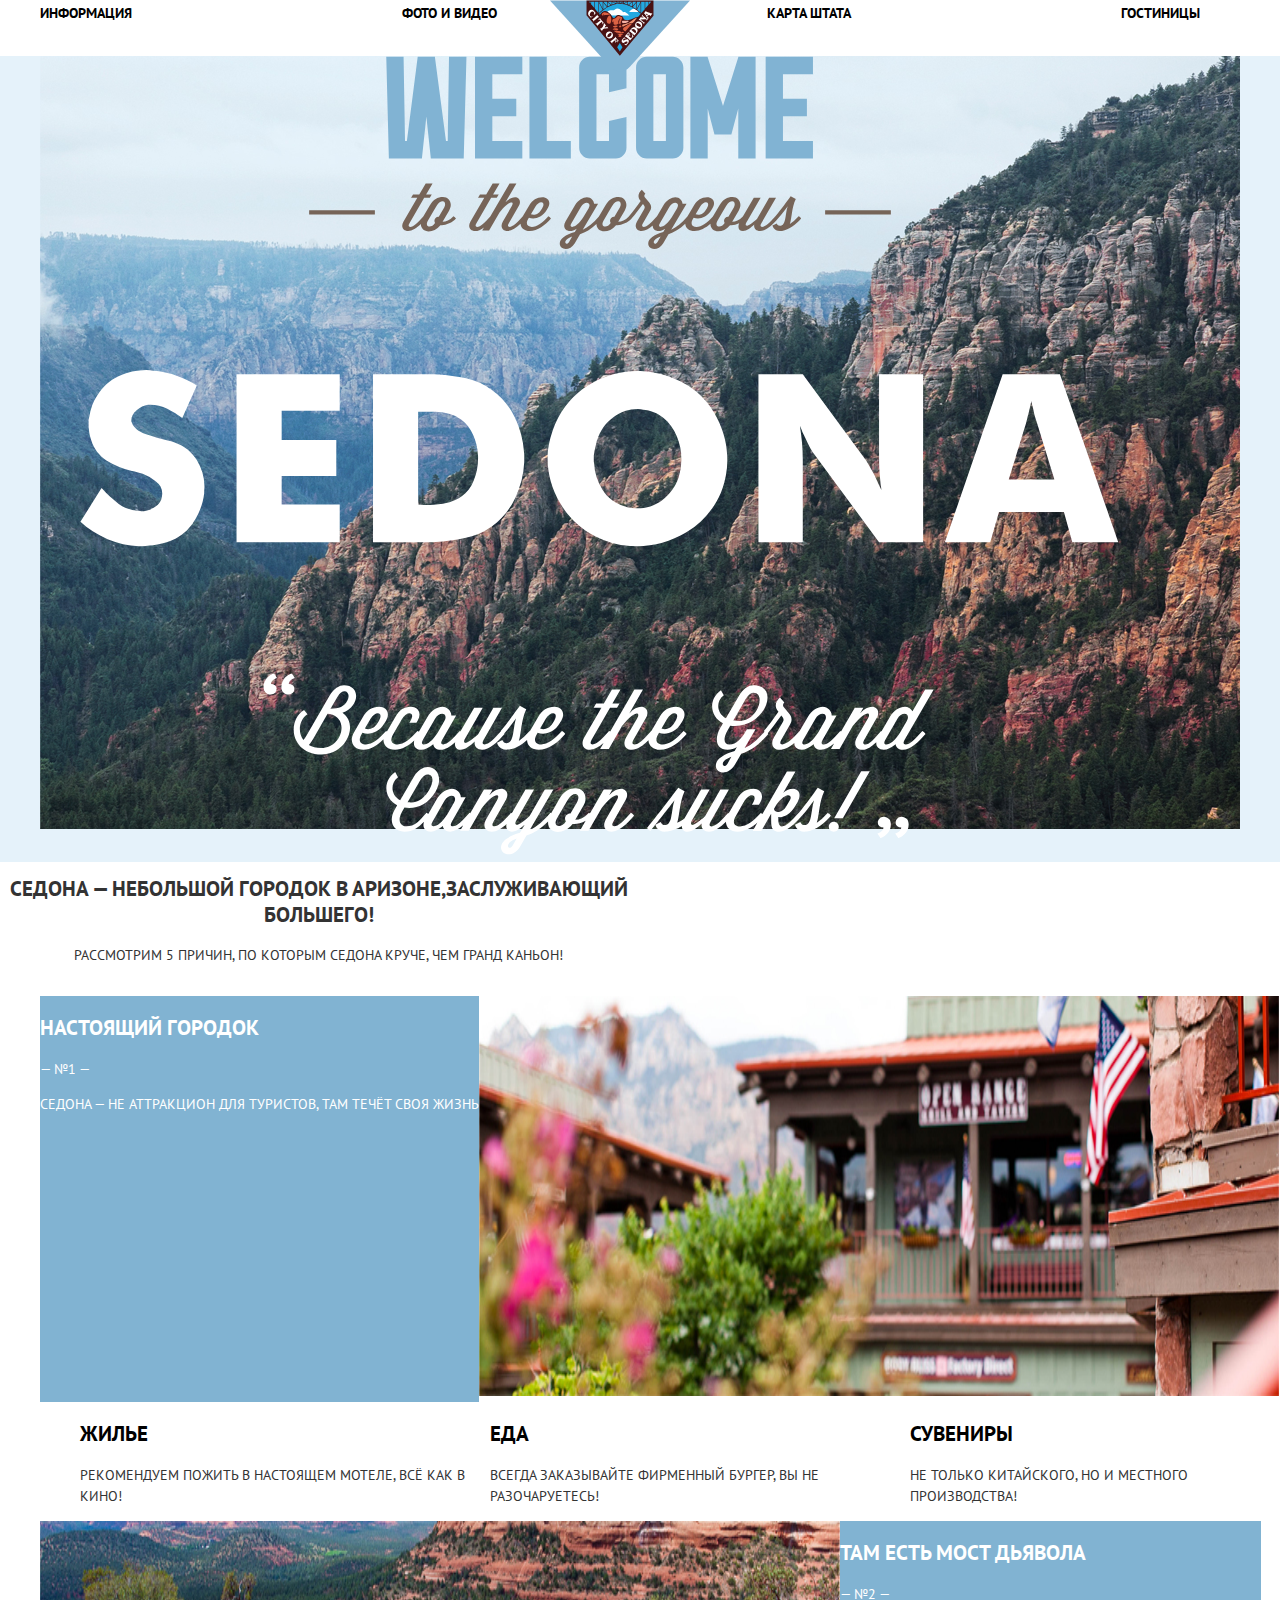
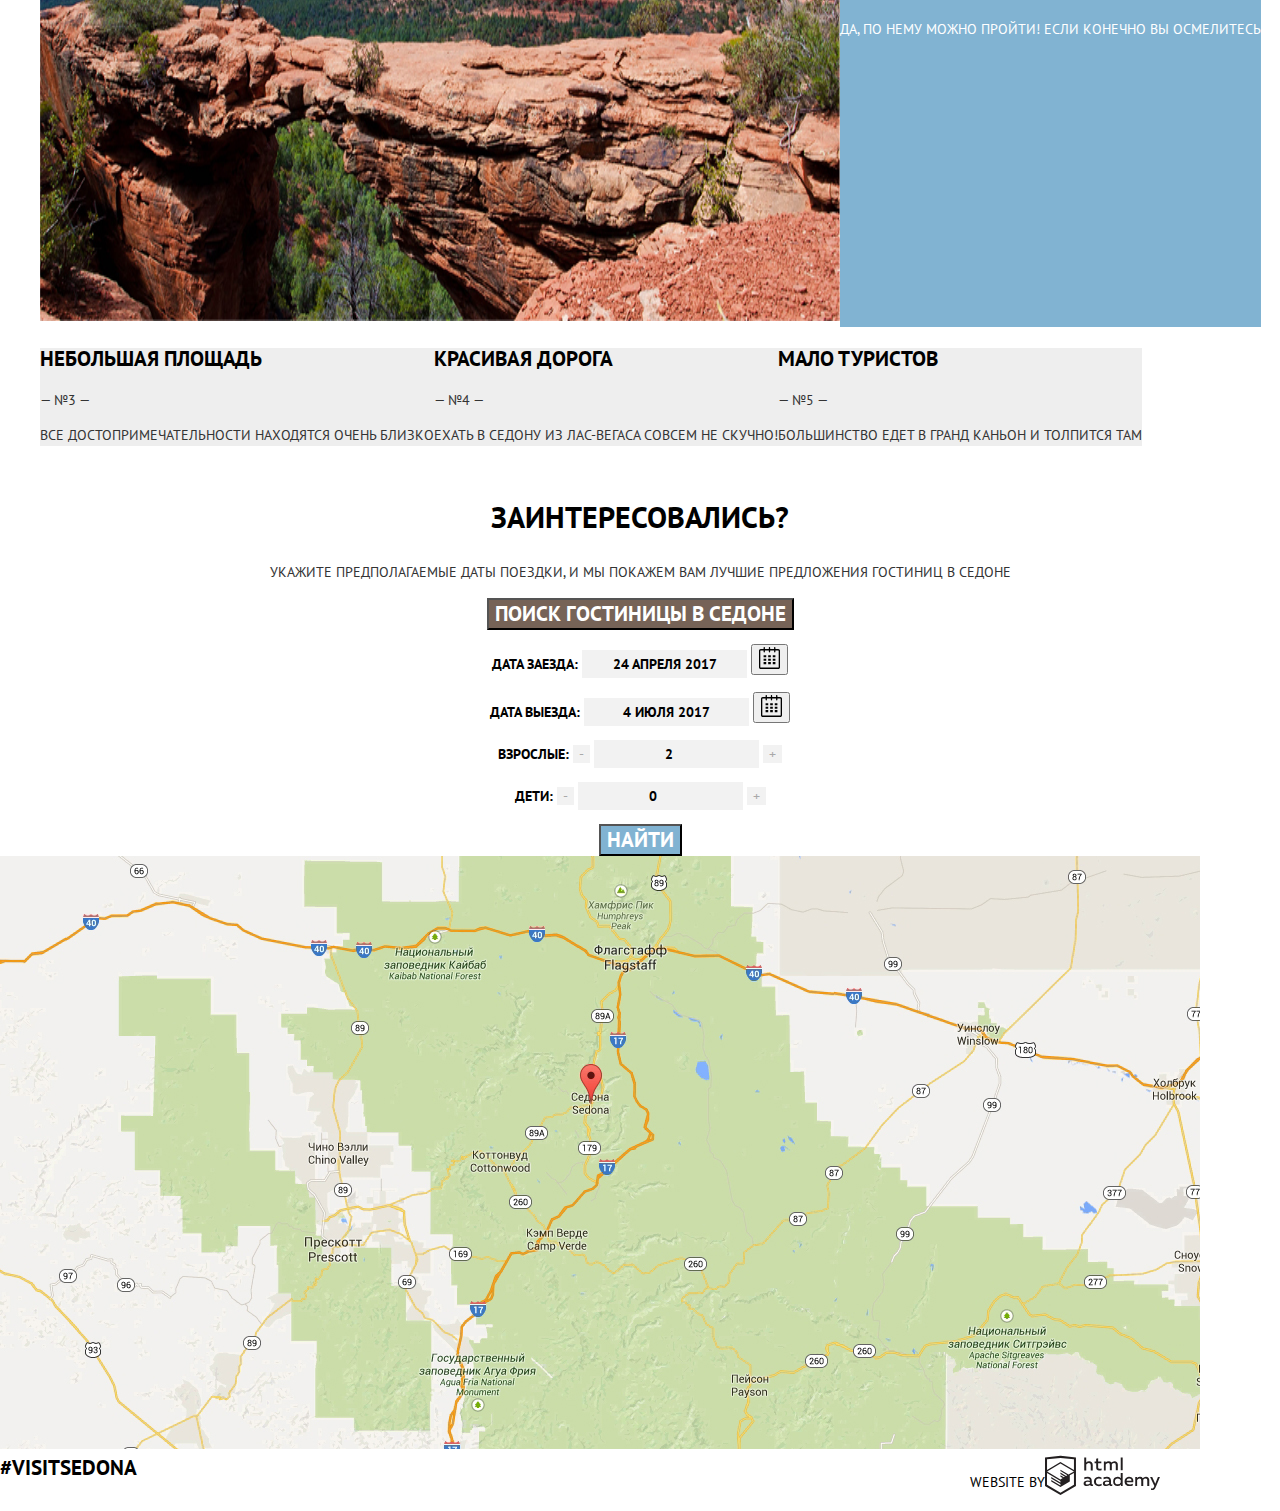
==== commit 0352ed34: "сетки" ====
--- a/index.html
+++ b/index.html
@@ -10,19 +10,19 @@
    <body>
      <header>
        <nav class="main-navigation">
-         <a href="#" class="">
+         <a href="#" class="logo">
          <img src="img/logo-sedona.svg" alt="Седона" width="140" height="72"></a>
          <ul class="user-navigation">
            <li><a href="#">Информация</a></li>
            <li><a href="#">Фото и видео</a></li>
-           <li><a href="#">Карта штата</a></li>
+           <li class="state-map"><a href="#">Карта штата</a></li>
            <li><a href="inner.html">Гостиницы</a></li>
         </ul>
       </nav>
     </header>
     <main>
     <section class="mount-img">
-      <img src="img/intro-welcome.svg" alt="Описание" width="459" height="353">
+      <img src="img/intro-welcome.svg" alt="Описание" width="1200" height="800">
       </section>
     <section class="description">
       <h1 class="main-description">Седона — небольшой городок в Аризоне,заслуживающий большего!</h1>
@@ -31,7 +31,7 @@
     <section class="prons">
       <h2 class="visually-hidden">Преимущества</h2>
     <ul class="advantage-list">
-      <li>
+      <li class="main-prons">
         <div class="blue">
         <h3 class="white-header">Настоящий городок</h3>
         <p class="white-reason"> — №1 — </p>
@@ -41,7 +41,7 @@
         <img src="img/mount2-index.jpg" alt="город" width="800" height="400">
       </div>
     </li>
-    <li>
+    <li class="sub-point">
         <ul class="sedona-prons">
           <li class="sedona-accommodation">
             <p class="accommodation">Жилье</p>
@@ -53,11 +53,11 @@
           </li>
           <li class="sedona-souvenirs">
             <p class="souvenirs">Сувениры</p>
-            <p class="souvenirs-description">Ве только китайского, но и местного производства!</p>
+            <p class="souvenirs-description">Не только китайского, но и местного производства!</p>
           </li>
         </ul>
       </li>
-        <li>
+        <li class="bridge">
       <div class="second-mount">
           <img src="img/mount1-index.jpg" alt="каньон" width="800" height="400">
       </div>
@@ -137,14 +137,14 @@
     </section>
 </main>
 <footer>
-  <section>
+  <section class="main-footer">
     <div class="">
       <a class="visitsedona" href="#">#visitsedona
         <span class="visually-hidden">instagram</span>
       </a>
     </div>
     <div class="">
-      <ul>
+      <ul class="social">
         <li>
           <a href="#">
             <span class="visually-hidden">twitter</span>
@@ -171,13 +171,11 @@
         </li>
       </ul>
     </div>
-    <div class="">
-      <p class="Website">Website by
+    <div class="html-acd">
+      <p class="Website">Website by </p>
         <a href="https://htmlacademy.ru/intensive/htmlcss">
           <img class="html" src="img/logo-htmlacademy.svg" alt="htmlAcademy" width="115" height="41">
         </a>
-      </p>
-
     </div>
   </section>
 </footer>
--- a/css/style.css
+++ b/css/style.css
@@ -19,7 +19,17 @@
 a {
   text-decoration: none;
 }
+.logo {
+position: absolute;
+content: "";
+top: 0;
+left: 550px;
+}
+.state-map {
+  position: relative;
+}
 .main-navigation {
+  display: flex;
   font-size: 14px;
   line-height:26px;
   font-weight: 600;
@@ -28,6 +38,12 @@
 }
 .user-navigation {
   list-style: none;
+  display: flex;
+  flex-wrap: wrap;
+  min-height: 56px;
+  justify-content: space-between;
+  width: 1160px;
+  margin: 0;
 }
 .user-navigation a {
   color:#000000;
@@ -50,6 +66,7 @@
   font-size: 21px ;
   line-height: 26px ;
   font-weight: 600 ;
+  text-align: center;
 }
 .reasons{
   font-size: 14px ;
@@ -59,6 +76,8 @@
 }
 .advantage-list{
   list-style: none;
+  display: flex;
+  flex-wrap: wrap;
 }
 .blue {
   background-color: #81b3d2;
@@ -83,6 +102,7 @@
 }
 .sedona-prons{
   list-style: none;
+  display: flex;
 }
 
 .accommodation{
@@ -209,7 +229,6 @@
   color: #ffffff;
   text-transform: uppercase;
   background-color: #766357;
-  display: block;
   cursor: pointer;
 }
 .form-label{
@@ -245,7 +264,6 @@
   text-align: center;
   color: #ffffff;
   font-weight: 600;
-  display: block;
   cursor: pointer;
   text-transform: uppercase;
 }
@@ -282,7 +300,7 @@
 .roller {
   border: none;
 }
-.Infrastructure {
+.infrastructure {
   font-size: 16px;
   line-height: 21px;
   color: #ffffff;
@@ -317,6 +335,7 @@
   line-height: 26px;
   color: #000000;
   font-weight: 600;
+  margin: 0;
 }
 .sort-title{
   font-size: 12px;
@@ -380,6 +399,8 @@
 }
 .filter {
   list-style: none;
+  display: flex;
+  margin: 0;
 }
 .rating {
   font-size: 14px;
@@ -481,9 +502,57 @@
   color: #cacaca;
 }
 .hotel-active {
-  color: #766357;
+  color: #9b8d84;
 }
 .display:hover{
   background-color: #ffffff;
   color: #000000;
 }
+.main-prons {
+  display: flex;
+}
+.sub-point {
+  display: flex;
+}
+.bridge {
+  display: flex;
+}
+.prons {
+  display: flex;
+}
+.hotel-list {
+  text-align: center;
+}
+.main-footer {
+  display: flex;
+justify-content: space-between;
+width: 1160px;
+}
+.social {
+  list-style: none;
+  display: flex;
+  width: 151px;
+  justify-content: space-between;
+}
+.description {
+  text-align: center;
+  width: 637px;
+}
+.inner-form {
+display: flex;
+min-height: 217px;
+width: 1160px;
+justify-content: space-between;
+}
+.inner-nav {
+  display: flex;
+}
+.choice-list {
+  display: flex;
+}
+.results {
+  display: flex;
+}
+.html-acd {
+  display: flex;
+}
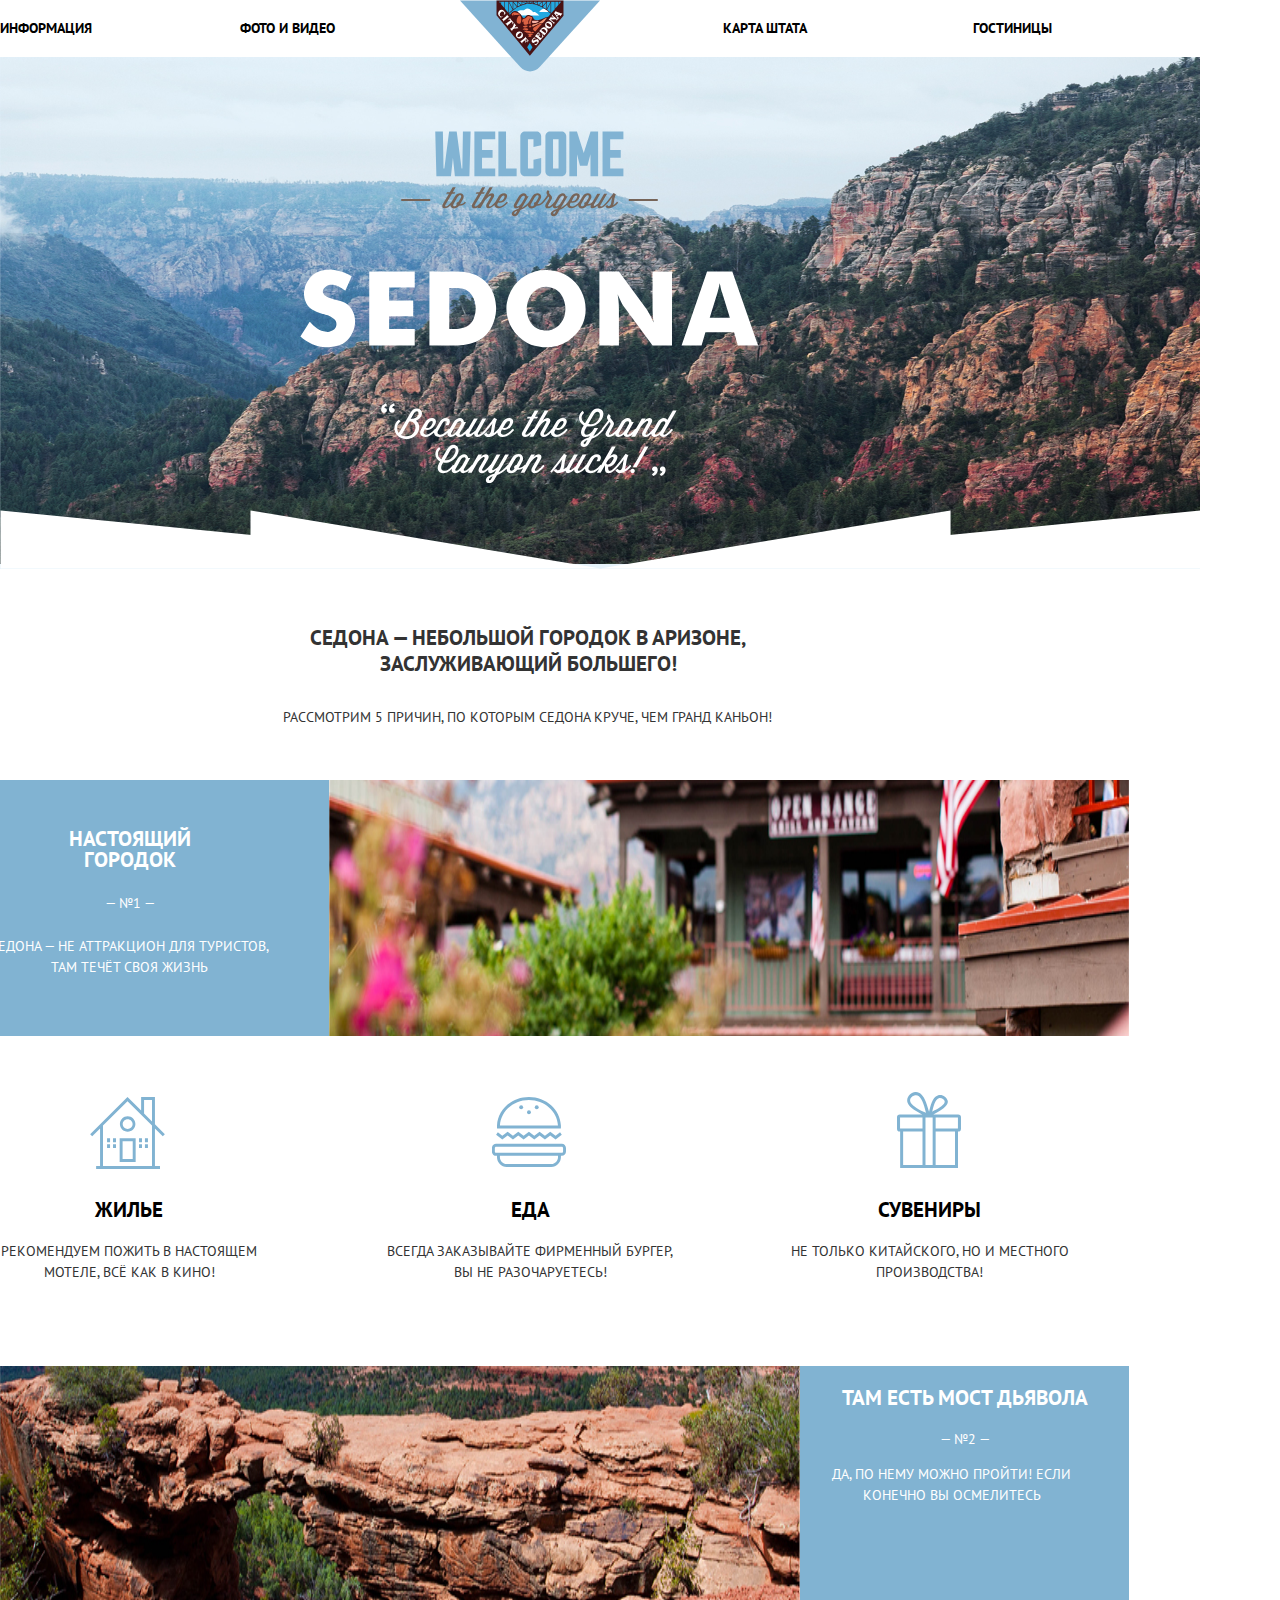
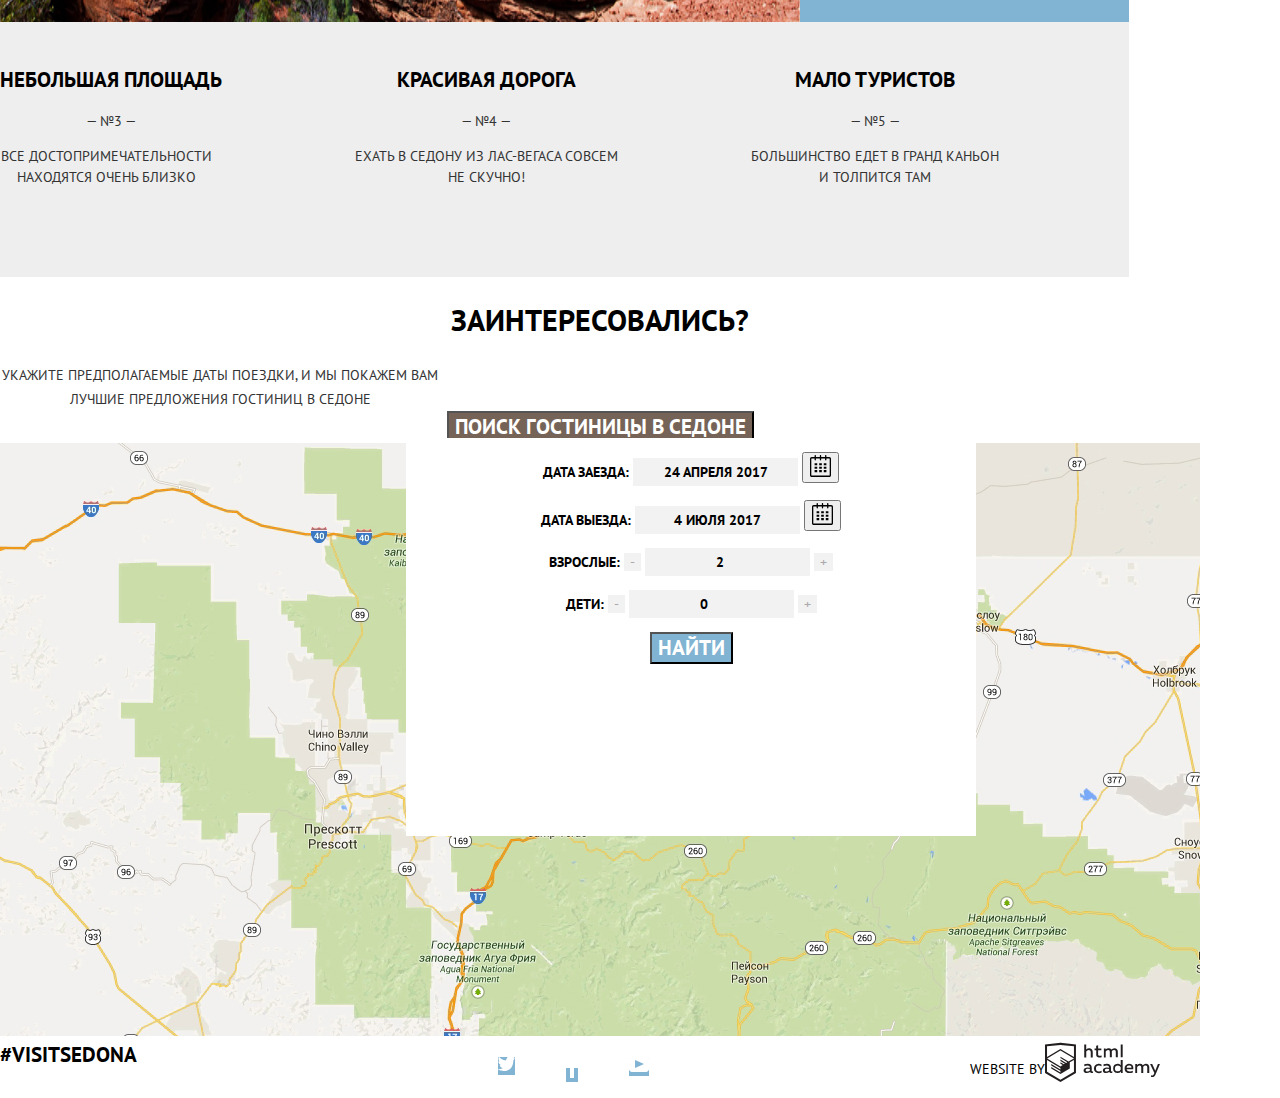
==== commit feb88546: "индекс макет" ====
--- a/index.html
+++ b/index.html
@@ -14,18 +14,18 @@
          <img src="img/logo-sedona.svg" alt="Седона" width="140" height="72"></a>
          <ul class="user-navigation">
            <li><a href="#">Информация</a></li>
-           <li><a href="#">Фото и видео</a></li>
+           <li class="photo"><a href="#">Фото и видео</a></li>
            <li class="state-map"><a href="#">Карта штата</a></li>
-           <li><a href="inner.html">Гостиницы</a></li>
+           <li><a class="htls" href="inner.html">Гостиницы</a></li>
         </ul>
       </nav>
     </header>
     <main>
     <section class="mount-img">
-      <img src="img/intro-welcome.svg" alt="Описание" width="1200" height="800">
+      <img src="img/intro-welcome.svg" alt="Описание" width="459" height="353" class="welcome-img">
       </section>
     <section class="description">
-      <h1 class="main-description">Седона — небольшой городок в Аризоне,заслуживающий большего!</h1>
+      <h1 class="main-description">Седона — небольшой городок в Аризоне, заслуживающий большего!</h1>
         <p class="reasons">Рассмотрим 5 причин, по которым Седона круче, чем гранд каньон!</p>
     </section>
     <section class="prons">
@@ -33,25 +33,25 @@
     <ul class="advantage-list">
       <li class="main-prons">
         <div class="blue">
-        <h3 class="white-header">Настоящий городок</h3>
-        <p class="white-reason"> — №1 — </p>
-        <p class="white-description">Седона — не аттракцион для туристов, там течёт своя жизнь</p>
+        <h3 class="white-header real-town">Настоящий городок</h3>
+        <p class="white-reason first-number"> — №1 — </p>
+        <p class="white-description first-blue">Седона — не аттракцион для туристов, там течёт своя жизнь</p>
       </div>
       <div class="first-mount">
-        <img src="img/mount2-index.jpg" alt="город" width="800" height="400">
+        <img class="first-img" src="img/mount2-index.jpg" alt="город" width="800" height="400">
       </div>
     </li>
     <li class="sub-point">
         <ul class="sedona-prons">
-          <li class="sedona-accommodation">
+          <li class="sub-class sedona-accommodation">
             <p class="accommodation">Жилье</p>
             <p class="accommodation-description">рекомендуем пожить в настоящем мотеле, всё как в кино!</p>
           </li>
-          <li class="sedona-food">
+          <li class="sub-class sedona-food">
             <p class="food">Еда</p>
             <p class="food-description">Всегда заказывайте фирменный бургер, вы не разочаруетесь!</p>
           </li>
-          <li class="sedona-souvenirs">
+          <li class="sub-class sedona-souvenirs">
             <p class="souvenirs">Сувениры</p>
             <p class="souvenirs-description">Не только китайского, но и местного производства!</p>
           </li>
@@ -59,29 +59,29 @@
       </li>
         <li class="bridge">
       <div class="second-mount">
-          <img src="img/mount1-index.jpg" alt="каньон" width="800" height="400">
+          <img class="second-img" src="img/mount1-index.jpg" alt="каньон" width="800" height="400">
       </div>
       <div class="blue">
         <h3 class="white-header">Там есть Мост дьявола</h3>
         <p class="white-reason"> — №2 —  </p>
-        <p class="white-description">Да, по нему можно пройти! Если конечно вы осмелитесь</p>
+        <p class="white-description second-blue">Да, по нему можно пройти! Если конечно вы осмелитесь</p>
       </div>
       </li>
-      <li class="sights">
+      <li class="index-sights sights">
         <div class="grey">
         <h3 class="sights-header">Небольшая площадь</h3>
         <p class="sights-reason"> — №3 —  </p>
         <p class="sights-description">Все достопримечательности находятся очень близко</p>
         </div>
       </li>
-      <li class="road">
+      <li class="index-sights road">
         <div class="grey">
         <h3 class="road-header">Красивая дорога</h3>
         <p class="road-reason"> — №4 — </p>
         <p class="road-description">Ехать в Седону из Лас-Вегаса совсем не скучно!</p>
         </div>
       </li>
-      <li class="tourists">
+      <li class="index-sights tourists">
         <div class="grey">
         <h3 class="tourists-header">Мало туристов</h3>
         <p class="tourists-reason"> — №5 —  </p>
@@ -146,7 +146,7 @@
     <div class="">
       <ul class="social">
         <li>
-          <a href="#">
+          <a href="#" class="social-link">
             <span class="visually-hidden">twitter</span>
 
             <svg xmlns="http://www.w3.org/2000/svg" xmlns:xlink="http://www.w3.org/1999/xlink" width="17" height="15" viewBox="0 0 17 15">
@@ -155,14 +155,14 @@
           </a>
         </li>
         <li>
-          <a href="#">
+          <a href="#" class="social-link">
             <span class="visually-hidden">Facebook</span>
             <svg xmlns="http://www.w3.org/2000/svg" width="12" height="22" viewBox="0 0 12 22">
               <path fill="#FFF" d="M12 4V0H8a4 4 0 0 0-4 4v4H0v4h4v10h4V12h4V8H8V4h4z" /></svg>
           </a>
         </li>
         <li>
-          <a href="#">
+          <a href="#" class="social-link">
             <span class="visually-hidden">YouTube</span>
             <svg xmlns="http://www.w3.org/2000/svg" xmlns:xlink="http://www.w3.org/1999/xlink" width="20" height="16" viewBox="0 0 20 16">
               <path fill="#FFF" d="M17 0H3C1.35 0 0 1.35 0 3v10c0 1.65 1.35 3 3 3h14c1.65 0 3-1.35 3-3V3c0-1.65-1.35-3-3-3zM6.027 11.998V4.002L15.014 8l-8.987 3.998z" /></svg>
--- a/css/style.css
+++ b/css/style.css
@@ -15,6 +15,7 @@
   font-weight: 400;
   color: #333333;
   text-transform: uppercase;
+  width: 1200px;
 }
 a {
   text-decoration: none;
@@ -23,27 +24,35 @@
 position: absolute;
 content: "";
 top: 0;
-left: 550px;
+left: 460px;
+z-index: 10;
 }
 .state-map {
+  padding-left: 388px;
+}
+.main-navigation {
+  display: flex;
+  font-size: 14px;
+  line-height:26px;
+  font-weight: 600;
+  color:#000000;
+  text-transform: uppercase;
   position: relative;
-}
-.main-navigation {
-  display: flex;
-  font-size: 14px;
-  line-height:26px;
-  font-weight: 600;
-  color:#000000;
-  text-transform: uppercase;ß
+  padding-top: 15px;
 }
 .user-navigation {
   list-style: none;
   display: flex;
   flex-wrap: wrap;
-  min-height: 56px;
-  justify-content: space-between;
+  min-height: 42px;
   width: 1160px;
   margin: 0;
+  padding: 0;
+  list-style: none;
+  width: 100%;
+}
+.photo {
+  padding-left: 148px;
 }
 .user-navigation a {
   color:#000000;
@@ -61,48 +70,82 @@
   background-image: url("../img/background-main.png");
   background-position: top center;
   background-repeat: no-repeat;
+  min-height: 512px;
+  background-size: 1200px 507px;
+  position: relative;
+}
+.mount-img::before {
+  position: absolute;
+  content: "";
+  display: block;
+  background: url(../img/polygon.png);
+  bottom: 0;
+  left: 0;
+  width:1200px ;
+  height:59px ;
 }
 .main-description {
   font-size: 21px ;
   line-height: 26px ;
   font-weight: 600 ;
   text-align: center;
+  width: 440px;
+margin-top: 56px;
+  margin-left: 308px;
 }
 .reasons{
   font-size: 14px ;
   line-height: 26px ;
   font-weight: 400 ;
   color: #333333;
+  margin-top: 27px;
+    margin-right: 145px;
+    margin-bottom: 50px;
 }
 .advantage-list{
   list-style: none;
   display: flex;
   flex-wrap: wrap;
+  padding: 0;
+  margin: 0;
 }
 .blue {
   background-color: #81b3d2;
+  width: 329px;
 }
 .white-header{
   font-size: 21px;
   line-height: 21px;
   font-weight: 600;
   color: #ffffff;
+  text-align: center;
 }
 .white-reason{
   font-size: 14px;
   line-height: 21px;
   font-weight: 400;
   color: #ffffff;
+  text-align: center;
 }
 .white-description{
   font-size: 14px;
   line-height: 21px;
   font-weight: 400;
   color: #ffffff;
+  text-align: center;
+}
+.first-blue {
+      margin-left: -13px;
+  width: 284px;
+      margin-top: 22px;
+}
+.second-blue {
+  width: 303px;
 }
 .sedona-prons{
   list-style: none;
   display: flex;
+  padding: 0;
 }
 
 .accommodation{
@@ -110,6 +153,7 @@
   line-height: 21px;
   font-weight: 600;
   color: #000000;
+  text-align: center;
 }
 .accommodation-description{
   font-size: 14px;
@@ -117,6 +161,8 @@
   font-weight: 400;
   color: #333333;
   text-transform: uppercase;
+  width: 258px;
+  text-align: center;
 }
 
 .food{
@@ -124,6 +170,7 @@
   line-height: 21px;
   font-weight: 600;
   color: #000000;
+  text-align: center;
 }
 .food-description{
   font-size: 14px;
@@ -131,6 +178,8 @@
   font-weight: 400;
   color: #333333;
   text-transform: uppercase;
+  text-align: center;
+  width: 290px;
 }
 
 .souvenirs{
@@ -138,6 +187,7 @@
   line-height: 21px;
   font-weight: 600;
   color: #000000;
+  text-align: center;
 }
 .souvenirs-description{
   font-size: 14px;
@@ -145,6 +195,8 @@
   font-weight: 400;
   color: #333333;
   text-transform: uppercase;
+  text-align: center;
+  width: 279px;
 }
 .sights-header{
   font-size: 21px;
@@ -152,6 +204,7 @@
   font-weight: 600;
   color: #000000;
   text-transform: uppercase;
+  text-align: center;
 }
 .sights-reason{
   font-size: 14px;
@@ -159,6 +212,7 @@
   font-weight: 400;
   color: #333333;
   text-transform: uppercase;
+  text-align: center;
 }
 .sights-description{
   font-size: 14px;
@@ -166,6 +220,8 @@
   font-weight: 400;
   color: #333333;
   text-transform: uppercase;
+  width: 213px;
+  text-align: center;
 }
 .road-header{
   font-size: 21px;
@@ -173,6 +229,7 @@
   font-weight: 600;
   color: #000000;
   text-transform: uppercase;
+  text-align: center;
 }
 .road-reason{
   font-size: 14px;
@@ -180,6 +237,7 @@
   font-weight: 400;
   color: #333333;
   text-transform: uppercase;
+  text-align: center;
 }
 .road-description{
   font-size: 14px;
@@ -187,12 +245,15 @@
   font-weight: 400;
   color: #333333;
   text-transform: uppercase;
+  width: 270px;
+  text-align: center;
 }
 .tourists-header{
   font-size: 21px;
   line-height: 21px;
   font-weight: 600;
   color: #000000;
+  text-align: center;
 }
 .tourists-reason{
   font-size: 14px;
@@ -200,6 +261,7 @@
   font-weight: 400;
   color: #333333;
   text-transform: uppercase;
+  text-align: center;
 }
 .tourists-description{
   font-size: 14px;
@@ -207,6 +269,8 @@
   font-weight: 400;
   color: #333333;
   text-transform: uppercase;
+  width: 250px;
+  text-align: center;
 }
 .interest{
   font-size: 30px;
@@ -221,6 +285,9 @@
   font-weight: 400;
   color: #333333;
   text-transform: uppercase;
+  width: 440px;
+  text-align: center;
+  margin: 0;
 }
 .search {
   font-size: 21px;
@@ -510,18 +577,51 @@
 }
 .main-prons {
   display: flex;
+height: 256px;
+overflow: hidden;
+}
+.first-mount {
+  position: relative;
+  overflow: hidden;
+  width: 800px;
+}
+.first-img{
+  position: absolute;
+  left: 50%;
+  top:50%;
+transform: translate(-50%,-50%);
+min-width: 100%;
+min-height: 100%;
 }
 .sub-point {
-  display: flex;
+  margin-top: 142px;
+  margin-bottom: 69px;
+  display: flex;
+  width: 100%;
 }
 .bridge {
   display: flex;
+  height: 256px;
+  overflow: hidden;
+}
+.second-mount {
+  position: relative;
+  width: 800px;
+}
+.second-img {
+  position: absolute;
+left: 50%;
+top: 50%;
+transform: translate(-50%,-50%);
+min-width: 100%;
+min-height: 100%;
 }
 .prons {
   display: flex;
 }
 .hotel-list {
   text-align: center;
+  position: relative;
 }
 .main-footer {
   display: flex;
@@ -536,7 +636,6 @@
 }
 .description {
   text-align: center;
-  width: 637px;
 }
 .inner-form {
 display: flex;
@@ -556,3 +655,79 @@
 .html-acd {
   display: flex;
 }
+.sedona-accommodation {
+  position: relative;
+}
+.sedona-accommodation::before {
+  position: absolute;
+  content: "";
+  width:75px ;
+  height:72px ;
+  top: -81px;
+  left: 90px;
+  background: url(../img/icon-1.svg)
+}
+.sedona-food
+{
+  position: relative;
+  padding-left: 127px;
+}
+.sedona-food::before {
+  position: absolute;
+  content: "";
+  width:74px ;
+  height:70px ;
+  top: -81px;
+  left: 234px;
+  background: url(../img/icon-3.svg)
+}
+.sedona-souvenirs {
+  position: relative;
+      padding-left: 115px;
+}
+.sedona-souvenirs::before {
+  position: absolute;
+  content: "";
+  width:64px ;
+  height:76px ;
+  top: -86px;
+  left: 222px;
+  background: url(../img/icon-2.svg)
+}
+.index-sights {
+  padding-top: 26px;
+padding-bottom: 75px;
+padding-right: 129px;
+  background-color: #eeeeee;
+}
+.choice {
+  position: absolute;
+content: "";
+background-color: white;
+top: 136px;
+left: 406px;
+width: 570px;
+height: 398px;
+}
+.social-link{
+  width: 46px;
+  height: 48px;
+  background-color: #81b3d2;
+  align-items: center;
+}
+.htls {
+padding-left: 166px;
+}
+.welcome-img {
+  padding-left: 300px;
+  padding-top: 74px;
+}
+.real-town {
+  margin-top: 48px;
+      margin-bottom: 23px;
+    margin-left: 68px;
+    width: 123px;
+}
+.first-number {
+      margin-right: 70px;
+}
